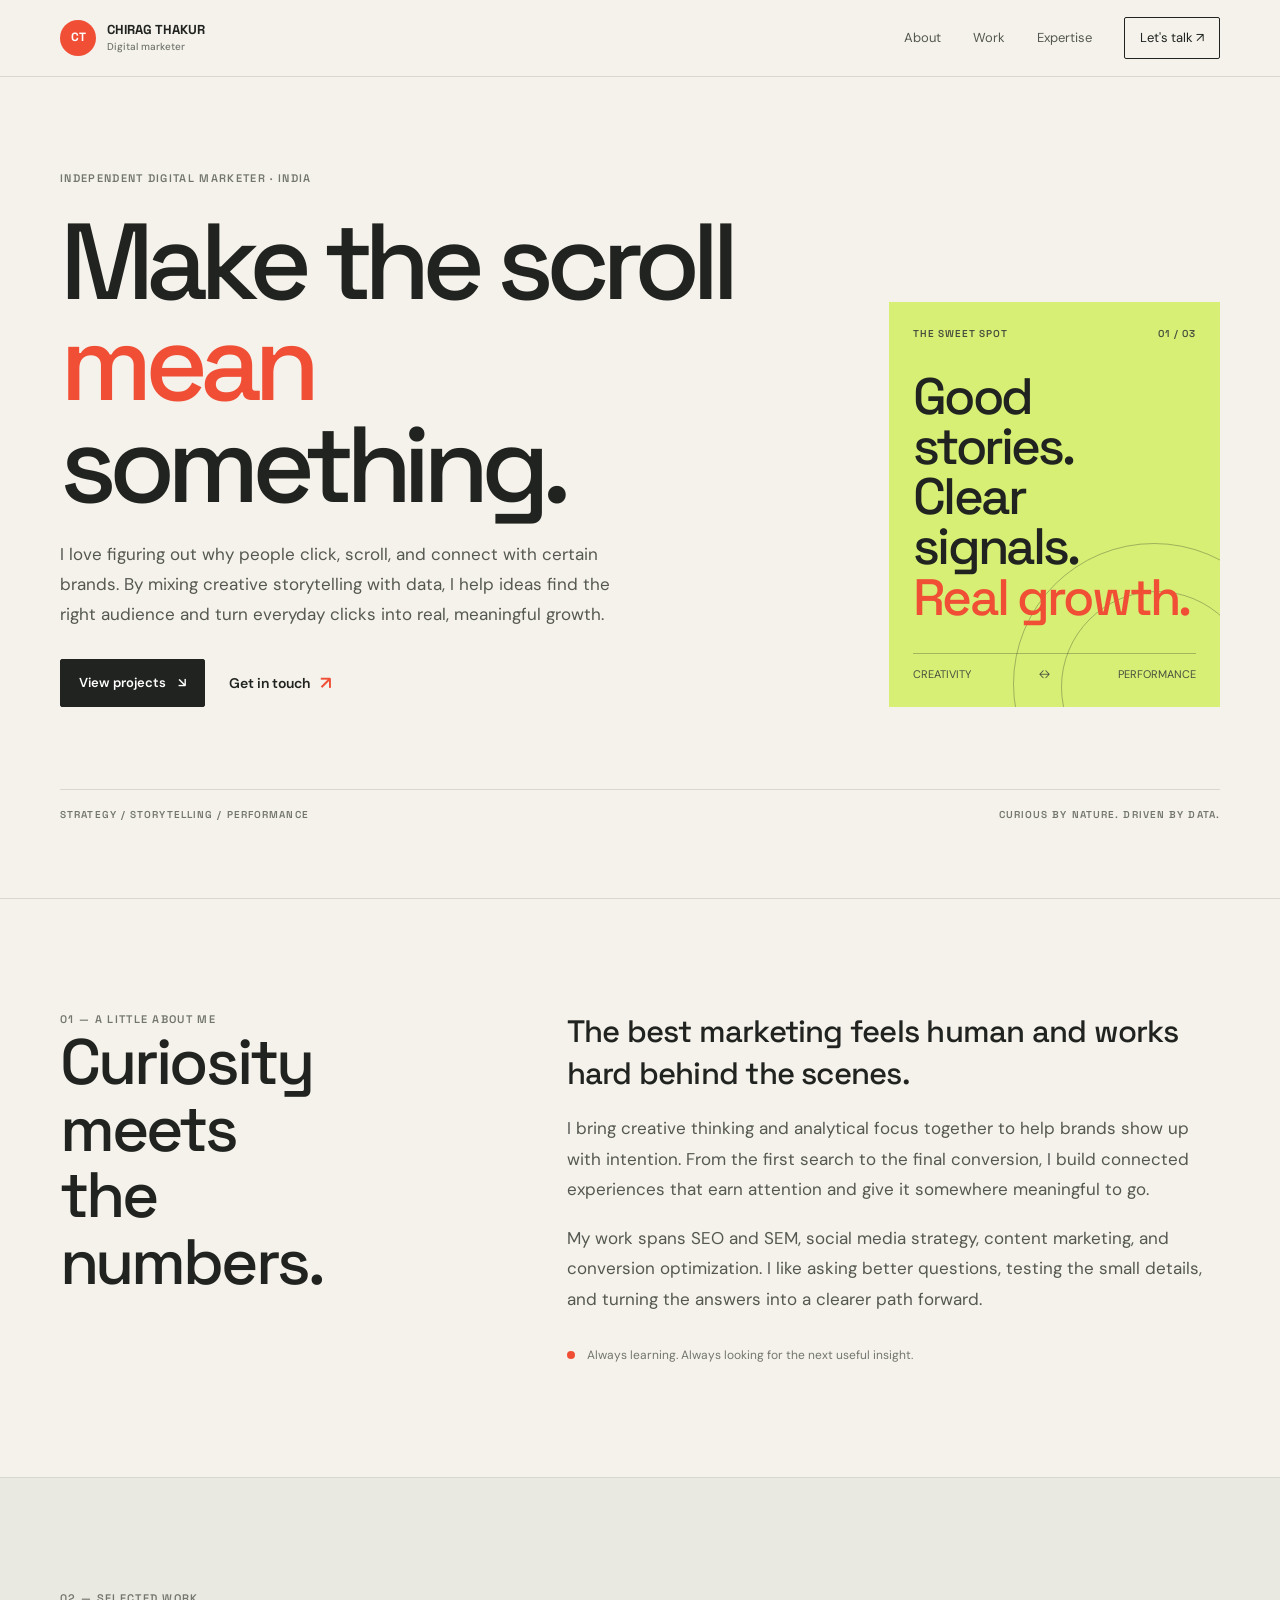
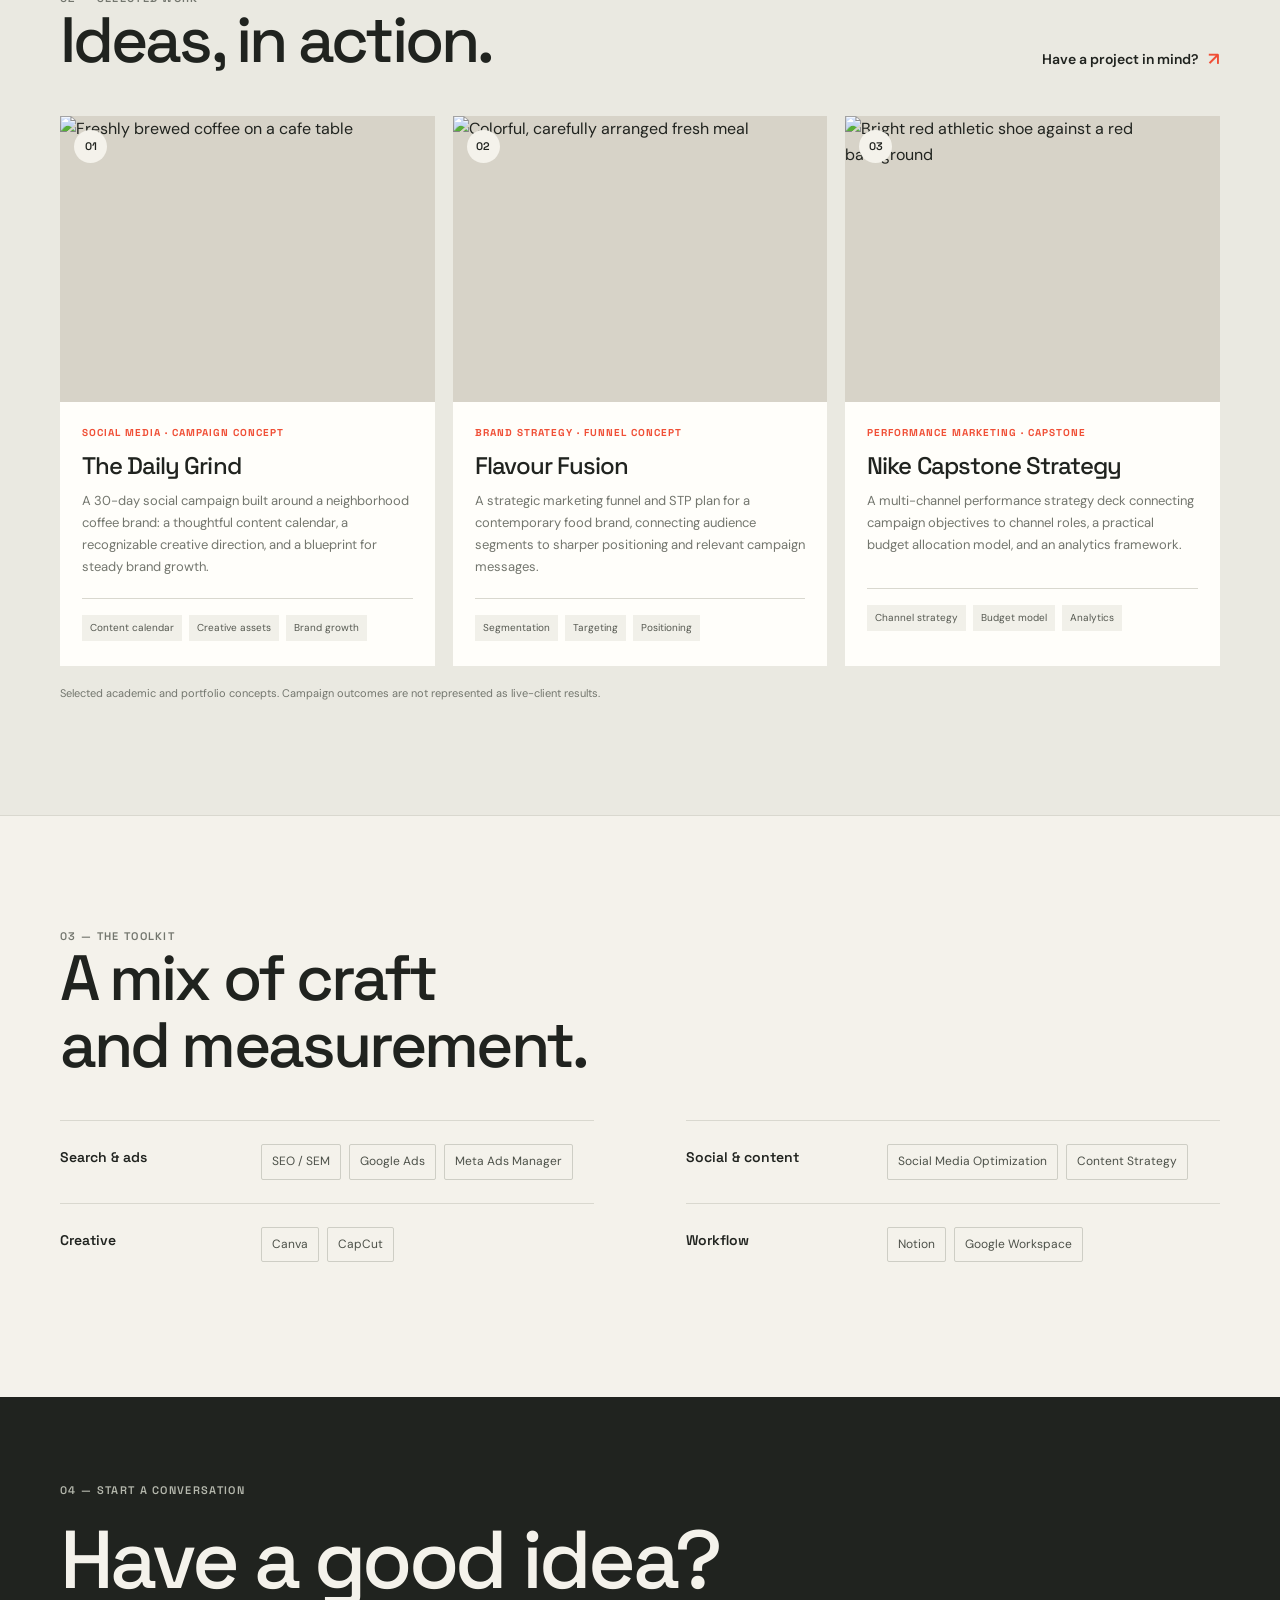
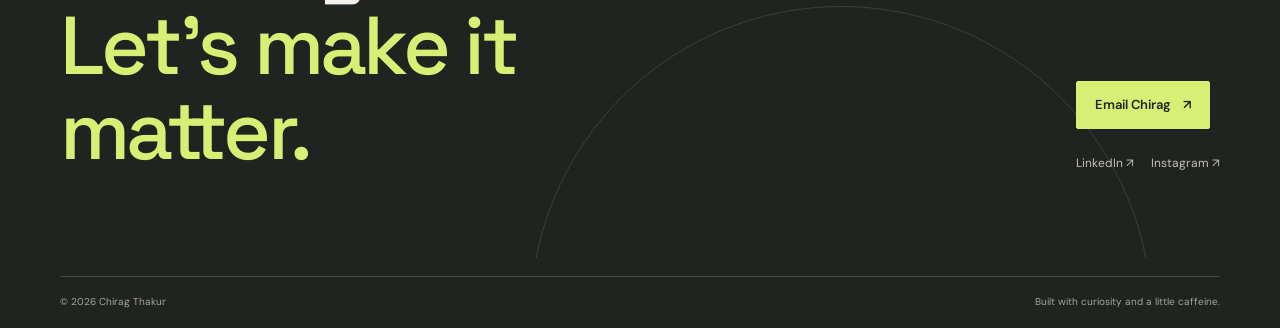
==== index.html @ 085d3653 "Add files via upload" ====
<!doctype html>
<html lang="en">
  <head>
    <meta charset="utf-8">
    <meta name="viewport" content="width=device-width, initial-scale=1">
    <meta name="theme-color" content="#f4f2eb">
    <meta name="description" content="Chirag Thakur blends creative storytelling and data to help brands find the right audience and grow.">
    <title>Chirag Thakur — Digital Marketer</title>
    <link rel="preconnect" href="https://fonts.googleapis.com">
    <link rel="preconnect" href="https://fonts.gstatic.com" crossorigin>
    <link href="https://fonts.googleapis.com/css2?family=DM+Sans:wght@400;500;600;700&family=Space+Grotesk:wght@400;500;600;700&display=swap" rel="stylesheet">
    <link rel="preconnect" href="https://images.unsplash.com">
    <style>
      :root {
        color-scheme: light;
        --paper: #f4f2eb;
        --ink: #20231f;
        --muted: #73766e;
        --line: #d9d8cf;
        --coral: #f04f36;
        --green: #d7ef75;
        --white: #fffefa;
        --display: "Space Grotesk", sans-serif;
        --body: "DM Sans", sans-serif;
      }

      * { box-sizing: border-box; }
      html { scroll-behavior: smooth; scroll-padding-top: 92px; }
      body { margin: 0; background: var(--paper); color: var(--ink); font-family: var(--body); font-size: 16px; line-height: 1.6; }
      a { color: inherit; text-decoration: none; }
      a:focus-visible { outline: 2px solid var(--coral); outline-offset: 5px; }
      img { display: block; width: 100%; }
      .wrap { width: min(1160px, calc(100% - 64px)); margin-inline: auto; }
      .eyebrow { margin: 0; color: var(--muted); font-family: var(--display); font-size: 11px; font-weight: 600; letter-spacing: .12em; text-transform: uppercase; }
      .section { padding-block: 112px; border-top: 1px solid var(--line); }
      .section-heading { display: flex; align-items: end; justify-content: space-between; gap: 24px; margin-bottom: 42px; }
      h2, h3, p { margin-top: 0; }
      h2 { margin-bottom: 0; font-family: var(--display); font-size: clamp(38px, 5.5vw, 64px); font-weight: 500; line-height: 1.04; letter-spacing: -.045em; }
      .text-link { display: inline-flex; align-items: center; gap: 10px; font-size: 14px; font-weight: 600; }
      .text-link span { color: var(--coral); font-size: 18px; transition: transform .2s ease; }
      .text-link:hover span { transform: translate(3px, -3px); }

      .site-header { position: sticky; z-index: 5; top: 0; border-bottom: 1px solid var(--line); background: rgb(244 242 235 / 94%); backdrop-filter: blur(14px); }
      .header-inner { min-height: 76px; display: flex; align-items: center; justify-content: space-between; gap: 32px; }
      .brand { display: inline-flex; align-items: center; gap: 11px; font-family: var(--display); font-size: 13px; font-weight: 700; line-height: 1.15; }
      .brand-mark { display: grid; width: 36px; aspect-ratio: 1; place-items: center; border-radius: 50%; background: var(--coral); color: white; font-size: 12px; }
      .brand-name { display: grid; gap: 3px; }
      .brand-name small { color: var(--muted); font-family: var(--body); font-size: 10px; font-weight: 500; }
      .nav { display: flex; align-items: center; gap: 32px; }
      .nav a { color: #555850; font-size: 13px; transition: color .2s ease; }
      .nav a:hover { color: var(--coral); }
      .nav .nav-contact { padding: 10px 15px; border: 1px solid var(--ink); border-radius: 2px; color: var(--ink); }
      .nav .nav-contact:hover { border-color: var(--coral); background: var(--coral); color: white; }

      .hero { padding-block: 93px 75px; }
      .hero-grid { display: grid; grid-template-columns: minmax(0, 1.38fr) minmax(250px, .62fr); align-items: end; gap: 8%; }
      .hero h1 { max-width: 740px; margin: 24px 0 24px; font-family: var(--display); font-size: clamp(58px, 8.5vw, 108px); font-weight: 500; line-height: .94; letter-spacing: -.075em; }
      .hero h1 em { color: var(--coral); font-style: normal; }
      .hero-copy { max-width: 570px; margin-bottom: 30px; color: #555850; font-size: 17px; line-height: 1.75; }
      .hero-actions { display: flex; flex-wrap: wrap; align-items: center; gap: 24px; }
      .button { display: inline-flex; min-height: 48px; align-items: center; justify-content: center; gap: 12px; padding: 0 18px; border: 1px solid var(--ink); border-radius: 2px; font-size: 13px; font-weight: 600; transition: background .2s ease, color .2s ease, border-color .2s ease; }
      .button-primary { border-color: var(--ink); background: var(--ink); color: white; }
      .button-primary:hover { border-color: var(--coral); background: var(--coral); }
      .hero-aside { position: relative; min-height: 330px; display: flex; flex-direction: column; justify-content: space-between; overflow: hidden; padding: 24px; background: var(--green); }
      .hero-aside::after { position: absolute; right: -75px; bottom: -118px; width: 280px; height: 280px; border: 1px solid rgb(32 35 31 / 30%); border-radius: 50%; content: ""; }
      .hero-aside::before { position: absolute; right: -33px; bottom: -76px; width: 190px; height: 190px; border: 1px solid rgb(32 35 31 / 30%); border-radius: 50%; content: ""; }
      .aside-top { position: relative; z-index: 1; display: flex; justify-content: space-between; color: #4a4f3d; font-family: var(--display); font-size: 10px; font-weight: 600; letter-spacing: .08em; }
      .orbit-copy { position: relative; z-index: 1; margin: 30px 0; font-family: var(--display); font-size: clamp(36px, 4vw, 52px); font-weight: 500; line-height: .98; letter-spacing: -.055em; }
      .orbit-copy span { color: var(--coral); }
      .aside-bottom { position: relative; z-index: 1; display: flex; align-items: center; justify-content: space-between; gap: 12px; border-top: 1px solid rgb(32 35 31 / 28%); padding-top: 12px; color: #4a4f3d; font-size: 11px; }
      .hero-foot { display: flex; justify-content: space-between; gap: 20px; margin-top: 82px; padding-top: 17px; border-top: 1px solid var(--line); color: var(--muted); font-family: var(--display); font-size: 10px; font-weight: 600; letter-spacing: .11em; }
      .hero-foot span:last-child { text-align: right; }

      .about-grid { display: grid; grid-template-columns: .72fr 1.28fr; gap: 12%; }
      .about-copy { max-width: 650px; }
      .about-copy p { margin-bottom: 18px; color: #555850; font-size: 17px; line-height: 1.8; }
      .about-copy p:first-child { color: var(--ink); font-family: var(--display); font-size: clamp(23px, 2.6vw, 31px); font-weight: 500; line-height: 1.35; letter-spacing: -.025em; }
      .about-note { display: flex; align-items: center; gap: 12px; margin-top: 31px; color: var(--muted); font-size: 12px; }
      .about-note i { width: 8px; height: 8px; border-radius: 50%; background: var(--coral); }

      .projects { background: #eae9e1; }
      .project-grid { display: grid; grid-template-columns: repeat(3, minmax(0, 1fr)); gap: 18px; }
      .project-card { min-width: 0; background: var(--white); }
      .project-image { position: relative; overflow: hidden; aspect-ratio: 1.31; background: #d7d3c8; }
      .project-image img { height: 100%; object-fit: cover; transition: transform .55s cubic-bezier(.2,.75,.3,1); }
      .project-card:hover .project-image img { transform: scale(1.04); }
      .project-index { position: absolute; top: 14px; left: 14px; display: grid; width: 33px; aspect-ratio: 1; place-items: center; border-radius: 50%; background: var(--paper); font-family: var(--display); font-size: 11px; font-weight: 600; }
      .project-content { padding: 23px 22px 25px; }
      .project-type { margin: 0 0 11px; color: var(--coral); font-family: var(--display); font-size: 10px; font-weight: 700; letter-spacing: .1em; text-transform: uppercase; }
      .project-content h3 { margin-bottom: 9px; font-family: var(--display); font-size: 24px; font-weight: 500; line-height: 1.2; letter-spacing: -.04em; }
      .project-content > p:not(.project-type) { min-height: 78px; margin-bottom: 20px; color: var(--muted); font-size: 13px; line-height: 1.7; }
      .project-tags { display: flex; flex-wrap: wrap; gap: 7px; padding-top: 16px; border-top: 1px solid var(--line); }
      .project-tags span { padding: 5px 8px; background: #f1f0e9; color: #555850; font-size: 10px; }
      .project-disclaimer { margin: 19px 0 0; color: var(--muted); font-size: 11px; }

      .skills-grid { display: grid; grid-template-columns: repeat(2, minmax(0, 1fr)); column-gap: 8%; }
      .skill-group { display: grid; grid-template-columns: minmax(115px, .55fr) 1fr; gap: 18px; padding: 23px 0; border-top: 1px solid var(--line); }
      .skill-group h3 { margin: 2px 0 0; font-family: var(--display); font-size: 14px; font-weight: 600; }
      .skill-tags { display: flex; flex-wrap: wrap; gap: 8px; }
      .skill-tags span { padding: 7px 10px; border: 1px solid #cecec5; border-radius: 2px; color: #4d5149; font-size: 12px; }

      .contact { position: relative; overflow: hidden; padding-block: 85px; background: var(--ink); color: var(--paper); }
      .contact-inner { position: relative; z-index: 1; display: grid; grid-template-columns: 1fr auto; align-items: end; gap: 40px; }
      .contact .eyebrow { color: #b5b8ad; }
      .contact h2 { max-width: 720px; margin-top: 18px; font-size: clamp(46px, 7vw, 82px); }
      .contact h2 em { color: var(--green); font-style: normal; }
      .contact-side { display: grid; justify-items: start; gap: 25px; }
      .contact .button { border-color: var(--green); background: var(--green); color: var(--ink); }
      .contact .button:hover { border-color: white; background: white; }
      .social-links { display: flex; gap: 17px; }
      .social-links a { color: #c1c3bb; font-size: 12px; }
      .social-links a:hover { color: var(--green); }
      .contact::after { position: absolute; right: 10%; bottom: -370px; width: 620px; height: 620px; border: 1px solid rgb(244 242 235 / 13%); border-radius: 50%; content: ""; }
      .site-footer { padding-block: 18px; background: var(--ink); color: #a4a79f; }
      .footer-inner { display: flex; justify-content: space-between; gap: 20px; border-top: 1px solid #454841; padding-top: 17px; font-size: 10px; }
      .footer-inner p { margin-bottom: 0; }

      @media (max-width: 800px) {
        .wrap { width: min(100% - 40px, 620px); }
        .section { padding-block: 82px; }
        .hero { padding-top: 72px; }
        .hero-grid { grid-template-columns: 1fr; gap: 48px; }
        .hero-aside { min-height: 250px; }
        .hero-foot { margin-top: 57px; }
        .about-grid { grid-template-columns: 1fr; gap: 30px; }
        .project-grid { grid-template-columns: 1fr; gap: 16px; }
        .project-card { display: grid; grid-template-columns: .9fr 1.1fr; }
        .project-image { height: 100%; min-height: 250px; aspect-ratio: auto; }
        .project-content > p:not(.project-type) { min-height: 0; }
        .skills-grid { column-gap: 28px; }
        .skill-group { grid-template-columns: 1fr; gap: 12px; }
        .contact-inner { grid-template-columns: 1fr; gap: 32px; }
      }

      @media (max-width: 540px) {
        .wrap { width: calc(100% - 36px); }
        .header-inner { min-height: 68px; }
        .nav { gap: 16px; }
        .nav a { font-size: 11px; }
        .nav a:nth-child(1), .nav a:nth-child(2) { display: none; }
        .nav .nav-contact { padding: 8px 11px; }
        .hero { padding-top: 59px; }
        .hero h1 { font-size: clamp(55px, 15vw, 76px); }
        .hero-copy { font-size: 15px; }
        .hero-foot { font-size: 8px; }
        .section-heading { align-items: start; flex-direction: column; gap: 17px; margin-bottom: 29px; }
        .project-card { grid-template-columns: 1fr; }
        .project-image { min-height: 0; aspect-ratio: 1.5; }
        .project-content { padding: 19px; }
        .skills-grid { grid-template-columns: 1fr; }
        .skill-group { grid-template-columns: minmax(100px, .55fr) 1fr; gap: 14px; }
        .contact { padding-block: 68px; }
        .footer-inner { flex-direction: column; gap: 6px; }
      }

      @media (prefers-reduced-motion: reduce) {
        *, *::before, *::after { scroll-behavior: auto !important; transition-duration: .01ms !important; }
      }
    </style>
  </head>
  <body>
    <header class="site-header">
      <div class="wrap header-inner">
        <a class="brand" href="#top" aria-label="Chirag Thakur, home">
          <span class="brand-mark">CT</span>
          <span class="brand-name">CHIRAG THAKUR<small>Digital marketer</small></span>
        </a>
        <nav class="nav" aria-label="Main navigation">
          <a href="#about">About</a>
          <a href="#work">Work</a>
          <a href="#skills">Expertise</a>
          <a class="nav-contact" href="#contact">Let's talk <span aria-hidden="true">↗</span></a>
        </nav>
      </div>
    </header>

    <main id="top">
      <section class="wrap hero" aria-labelledby="hero-title">
        <div class="hero-grid">
          <div>
            <p class="eyebrow">Independent digital marketer · India</p>
            <h1 id="hero-title">Make the scroll <em>mean</em> something.</h1>
            <p class="hero-copy">I love figuring out why people click, scroll, and connect with certain brands. By mixing creative storytelling with data, I help ideas find the right audience and turn everyday clicks into real, meaningful growth.</p>
            <div class="hero-actions">
              <a class="button button-primary" href="#work">View projects <span aria-hidden="true">↘</span></a>
              <a class="text-link" href="#contact">Get in touch <span aria-hidden="true">↗</span></a>
            </div>
          </div>
          <aside class="hero-aside" aria-label="Creative strategy and measurable growth">
            <div class="aside-top"><span>THE SWEET SPOT</span><span>01 / 03</span></div>
            <p class="orbit-copy">Good stories.<br>Clear signals.<br><span>Real growth.</span></p>
            <div class="aside-bottom"><span>CREATIVITY</span><span>↔</span><span>PERFORMANCE</span></div>
          </aside>
        </div>
        <div class="hero-foot"><span>STRATEGY / STORYTELLING / PERFORMANCE</span><span>CURIOUS BY NATURE. DRIVEN BY DATA.</span></div>
      </section>

      <section class="section" id="about" aria-labelledby="about-title">
        <div class="wrap about-grid">
          <div>
            <p class="eyebrow">01 — A little about me</p>
            <h2 id="about-title">Curiosity meets<br>the numbers.</h2>
          </div>
          <div class="about-copy">
            <p>The best marketing feels human and works hard behind the scenes.</p>
            <p>I bring creative thinking and analytical focus together to help brands show up with intention. From the first search to the final conversion, I build connected experiences that earn attention and give it somewhere meaningful to go.</p>
            <p>My work spans SEO and SEM, social media strategy, content marketing, and conversion optimization. I like asking better questions, testing the small details, and turning the answers into a clearer path forward.</p>
            <div class="about-note"><i aria-hidden="true"></i> Always learning. Always looking for the next useful insight.</div>
          </div>
        </div>
      </section>

      <section class="section projects" id="work" aria-labelledby="work-title">
        <div class="wrap">
          <div class="section-heading">
            <div><p class="eyebrow">02 — Selected work</p><h2 id="work-title">Ideas, in action.</h2></div>
            <a class="text-link" href="#contact">Have a project in mind? <span aria-hidden="true">↗</span></a>
          </div>
          <div class="project-grid">
            <article class="project-card">
              <div class="project-image">
                <img src="https://images.unsplash.com/photo-1442512595331-e89e73853f31?auto=format&amp;fit=crop&amp;w=1000&amp;q=85" alt="Freshly brewed coffee on a cafe table" loading="lazy">
                <span class="project-index">01</span>
              </div>
              <div class="project-content">
                <p class="project-type">Social media · Campaign concept</p>
                <h3>The Daily Grind</h3>
                <p>A 30-day social campaign built around a neighborhood coffee brand: a thoughtful content calendar, a recognizable creative direction, and a blueprint for steady brand growth.</p>
                <div class="project-tags"><span>Content calendar</span><span>Creative assets</span><span>Brand growth</span></div>
              </div>
            </article>
            <article class="project-card">
              <div class="project-image">
                <img src="https://images.unsplash.com/photo-1546069901-ba9599a7e63c?auto=format&amp;fit=crop&amp;w=1000&amp;q=85" alt="Colorful, carefully arranged fresh meal" loading="lazy">
                <span class="project-index">02</span>
              </div>
              <div class="project-content">
                <p class="project-type">Brand strategy · Funnel concept</p>
                <h3>Flavour Fusion</h3>
                <p>A strategic marketing funnel and STP plan for a contemporary food brand, connecting audience segments to sharper positioning and relevant campaign messages.</p>
                <div class="project-tags"><span>Segmentation</span><span>Targeting</span><span>Positioning</span></div>
              </div>
            </article>
            <article class="project-card">
              <div class="project-image">
                <img src="https://images.unsplash.com/photo-1542291026-7eec264c27ff?auto=format&amp;fit=crop&amp;w=1000&amp;q=85" alt="Bright red athletic shoe against a red background" loading="lazy">
                <span class="project-index">03</span>
              </div>
              <div class="project-content">
                <p class="project-type">Performance marketing · Capstone</p>
                <h3>Nike Capstone Strategy</h3>
                <p>A multi-channel performance strategy deck connecting campaign objectives to channel roles, a practical budget allocation model, and an analytics framework.</p>
                <div class="project-tags"><span>Channel strategy</span><span>Budget model</span><span>Analytics</span></div>
              </div>
            </article>
          </div>
          <p class="project-disclaimer">Selected academic and portfolio concepts. Campaign outcomes are not represented as live-client results.</p>
        </div>
      </section>

      <section class="section" id="skills" aria-labelledby="skills-title">
        <div class="wrap">
          <div class="section-heading">
            <div><p class="eyebrow">03 — The toolkit</p><h2 id="skills-title">A mix of craft<br>and measurement.</h2></div>
          </div>
          <div class="skills-grid">
            <div class="skill-group"><h3>Search &amp; ads</h3><div class="skill-tags"><span>SEO / SEM</span><span>Google Ads</span><span>Meta Ads Manager</span></div></div>
            <div class="skill-group"><h3>Social &amp; content</h3><div class="skill-tags"><span>Social Media Optimization</span><span>Content Strategy</span></div></div>
            <div class="skill-group"><h3>Creative</h3><div class="skill-tags"><span>Canva</span><span>CapCut</span></div></div>
            <div class="skill-group"><h3>Workflow</h3><div class="skill-tags"><span>Notion</span><span>Google Workspace</span></div></div>
          </div>
        </div>
      </section>

      <section class="contact" id="contact" aria-labelledby="contact-title">
        <div class="wrap contact-inner">
          <div>
            <p class="eyebrow">04 — Start a conversation</p>
            <h2 id="contact-title">Have a good idea?<br><em>Let's make it matter.</em></h2>
          </div>
          <div class="contact-side">
            <a class="button" href="mailto:hello@chiragthakur.com">Email Chirag <span aria-hidden="true">↗</span></a>
            <div class="social-links" aria-label="Social profiles">
              <a href="https://www.linkedin.com/" target="_blank" rel="noreferrer">LinkedIn ↗</a>
              <a href="https://www.instagram.com/" target="_blank" rel="noreferrer">Instagram ↗</a>
            </div>
          </div>
        </div>
      </section>
    </main>

    <footer class="site-footer">
      <div class="wrap footer-inner"><p>© <span id="year">2026</span> Chirag Thakur</p><p>Built with curiosity and a little caffeine.</p></div>
    </footer>
  </body>
</html>
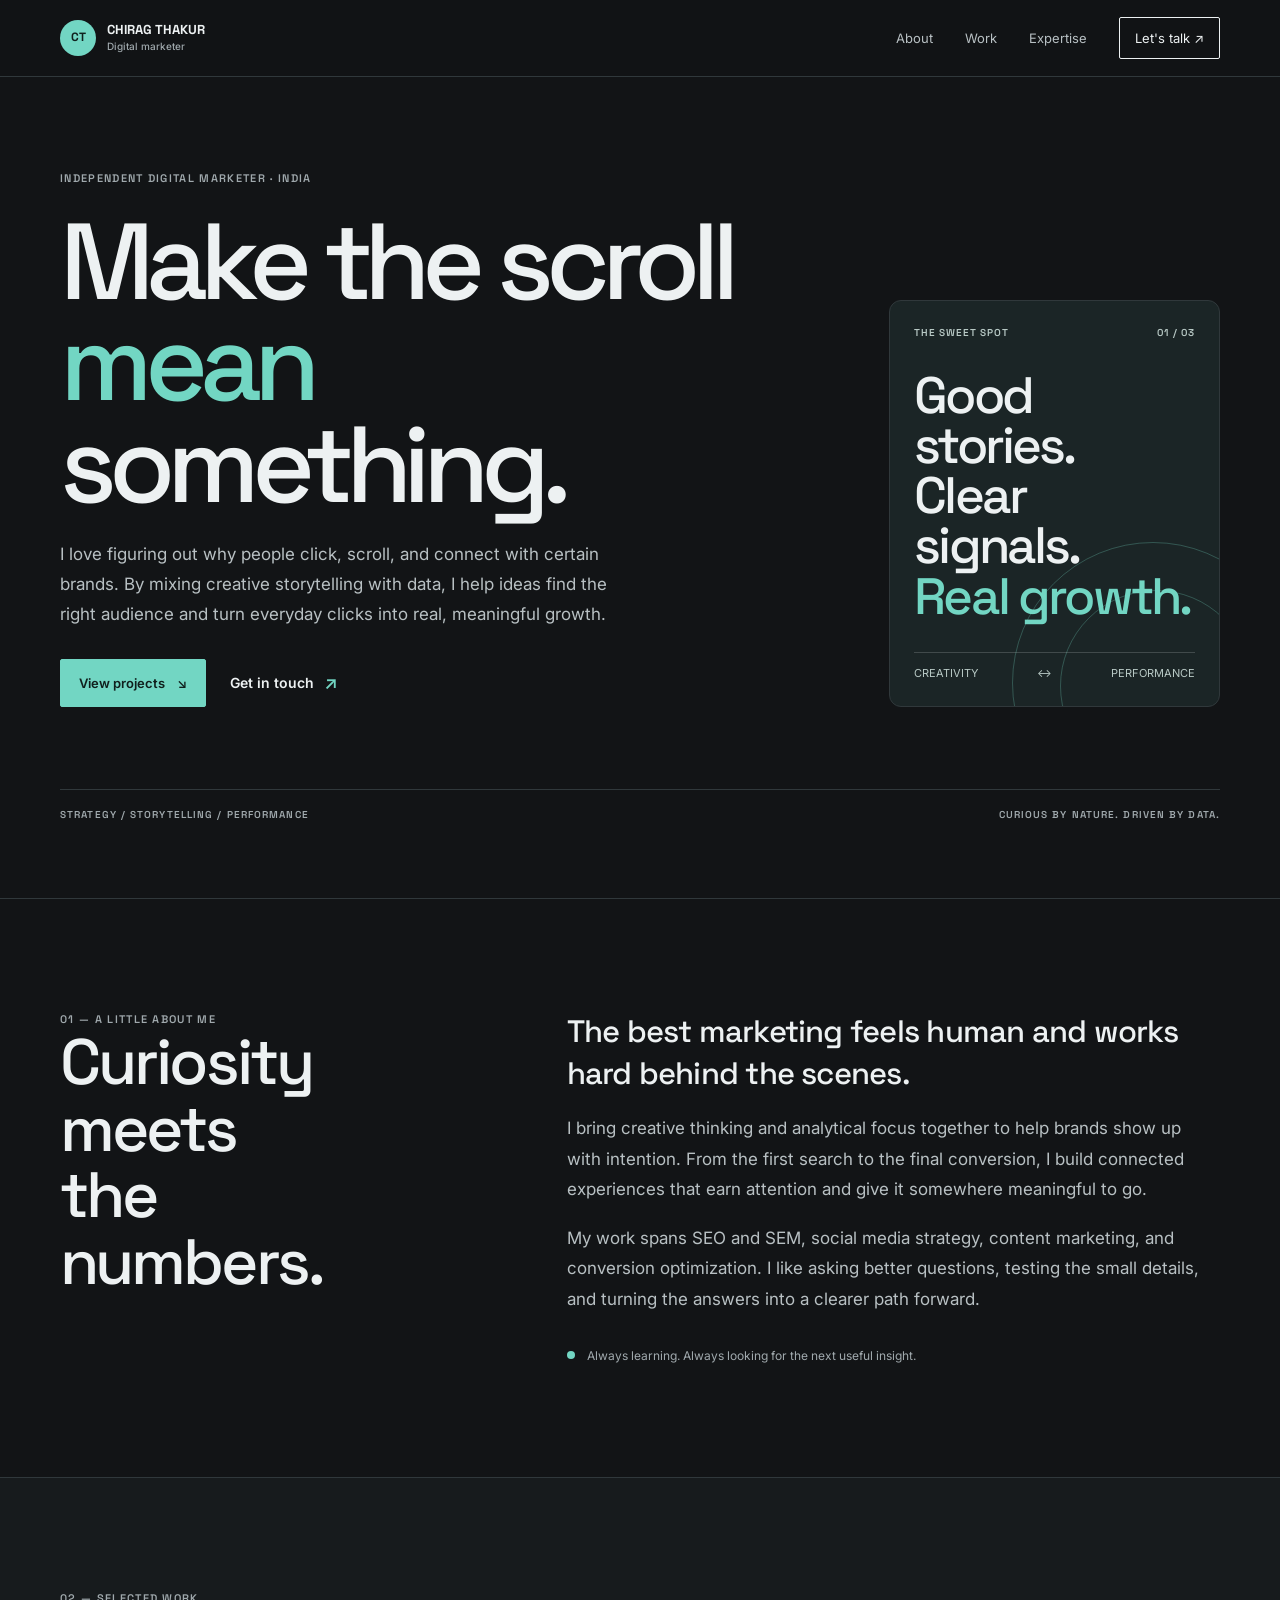
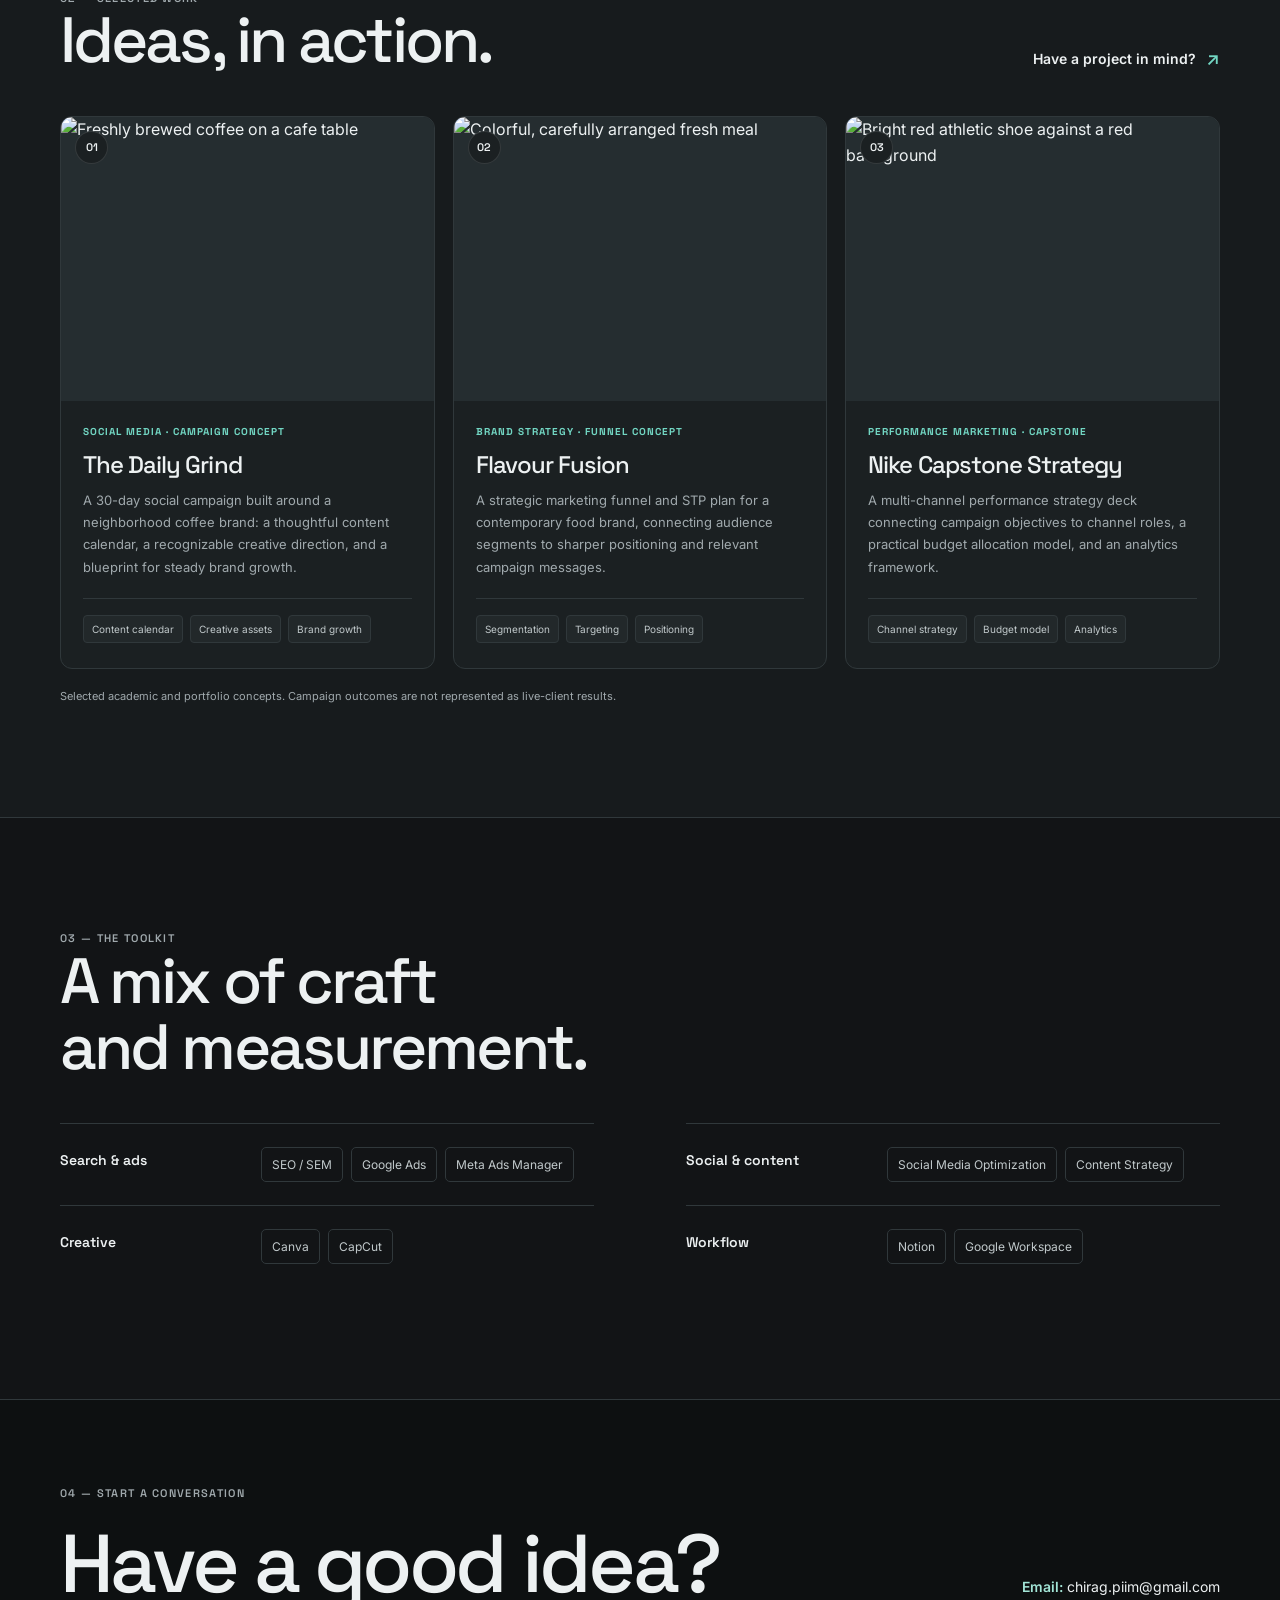
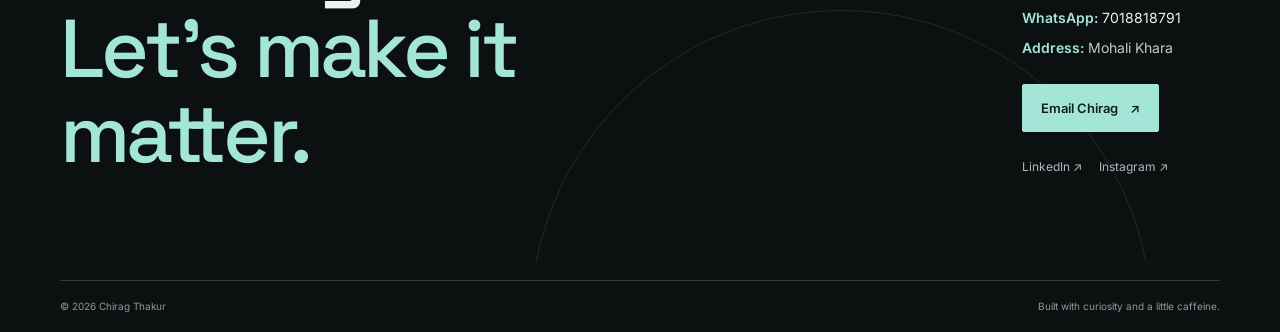
==== commit 1e1dca38: "Update code from codespace Co-authored-by: Copilot <223556219+Copilot@users.noreply.github.com>" ====
--- a/index.html
+++ b/index.html
@@ -3,32 +3,32 @@
   <head>
     <meta charset="utf-8">
     <meta name="viewport" content="width=device-width, initial-scale=1">
-    <meta name="theme-color" content="#f4f2eb">
+    <meta name="theme-color" content="#121416">
     <meta name="description" content="Chirag Thakur blends creative storytelling and data to help brands find the right audience and grow.">
     <title>Chirag Thakur — Digital Marketer</title>
     <link rel="preconnect" href="https://fonts.googleapis.com">
     <link rel="preconnect" href="https://fonts.gstatic.com" crossorigin>
-    <link href="https://fonts.googleapis.com/css2?family=DM+Sans:wght@400;500;600;700&family=Space+Grotesk:wght@400;500;600;700&display=swap" rel="stylesheet">
+    <link href="https://fonts.googleapis.com/css2?family=Inter:wght@400;500;600;700&family=Space+Grotesk:wght@400;500;600;700&display=swap" rel="stylesheet">
     <link rel="preconnect" href="https://images.unsplash.com">
     <style>
       :root {
-        color-scheme: light;
-        --paper: #f4f2eb;
-        --ink: #20231f;
-        --muted: #73766e;
-        --line: #d9d8cf;
-        --coral: #f04f36;
-        --green: #d7ef75;
-        --white: #fffefa;
+        color-scheme: dark;
+        --paper: #121416;
+        --ink: #edf1f2;
+        --muted: #a0a9ad;
+        --line: #30383b;
+        --accent: #72d6c3;
+        --accent-soft: #a3e6d8;
+        --white: #1b2022;
         --display: "Space Grotesk", sans-serif;
-        --body: "DM Sans", sans-serif;
+        --body: "Inter", sans-serif;
       }
 
       * { box-sizing: border-box; }
       html { scroll-behavior: smooth; scroll-padding-top: 92px; }
       body { margin: 0; background: var(--paper); color: var(--ink); font-family: var(--body); font-size: 16px; line-height: 1.6; }
       a { color: inherit; text-decoration: none; }
-      a:focus-visible { outline: 2px solid var(--coral); outline-offset: 5px; }
+      a:focus-visible { outline: 2px solid var(--accent); outline-offset: 5px; }
       img { display: block; width: 100%; }
       .wrap { width: min(1160px, calc(100% - 64px)); margin-inline: auto; }
       .eyebrow { margin: 0; color: var(--muted); font-family: var(--display); font-size: 11px; font-weight: 600; letter-spacing: .12em; text-transform: uppercase; }
@@ -37,82 +37,87 @@
       h2, h3, p { margin-top: 0; }
       h2 { margin-bottom: 0; font-family: var(--display); font-size: clamp(38px, 5.5vw, 64px); font-weight: 500; line-height: 1.04; letter-spacing: -.045em; }
       .text-link { display: inline-flex; align-items: center; gap: 10px; font-size: 14px; font-weight: 600; }
-      .text-link span { color: var(--coral); font-size: 18px; transition: transform .2s ease; }
+      .text-link span { color: var(--accent); font-size: 18px; transition: transform .2s ease; }
       .text-link:hover span { transform: translate(3px, -3px); }
 
-      .site-header { position: sticky; z-index: 5; top: 0; border-bottom: 1px solid var(--line); background: rgb(244 242 235 / 94%); backdrop-filter: blur(14px); }
+      .site-header { position: sticky; z-index: 5; top: 0; border-bottom: 1px solid var(--line); background: rgb(18 20 22 / 94%); backdrop-filter: blur(14px); }
       .header-inner { min-height: 76px; display: flex; align-items: center; justify-content: space-between; gap: 32px; }
       .brand { display: inline-flex; align-items: center; gap: 11px; font-family: var(--display); font-size: 13px; font-weight: 700; line-height: 1.15; }
-      .brand-mark { display: grid; width: 36px; aspect-ratio: 1; place-items: center; border-radius: 50%; background: var(--coral); color: white; font-size: 12px; }
+      .brand-mark { display: grid; width: 36px; aspect-ratio: 1; place-items: center; border-radius: 50%; background: var(--accent); color: #10201d; font-size: 12px; }
       .brand-name { display: grid; gap: 3px; }
       .brand-name small { color: var(--muted); font-family: var(--body); font-size: 10px; font-weight: 500; }
       .nav { display: flex; align-items: center; gap: 32px; }
-      .nav a { color: #555850; font-size: 13px; transition: color .2s ease; }
-      .nav a:hover { color: var(--coral); }
+      .nav a { color: #b8c0c3; font-size: 13px; transition: color .2s ease; }
+      .nav a:hover { color: var(--accent); }
       .nav .nav-contact { padding: 10px 15px; border: 1px solid var(--ink); border-radius: 2px; color: var(--ink); }
-      .nav .nav-contact:hover { border-color: var(--coral); background: var(--coral); color: white; }
+      .nav .nav-contact:hover { border-color: var(--accent); background: var(--accent); color: #10201d; }
 
       .hero { padding-block: 93px 75px; }
       .hero-grid { display: grid; grid-template-columns: minmax(0, 1.38fr) minmax(250px, .62fr); align-items: end; gap: 8%; }
       .hero h1 { max-width: 740px; margin: 24px 0 24px; font-family: var(--display); font-size: clamp(58px, 8.5vw, 108px); font-weight: 500; line-height: .94; letter-spacing: -.075em; }
-      .hero h1 em { color: var(--coral); font-style: normal; }
-      .hero-copy { max-width: 570px; margin-bottom: 30px; color: #555850; font-size: 17px; line-height: 1.75; }
+      .hero h1 em { color: var(--accent); font-style: normal; }
+      .hero-copy { max-width: 570px; margin-bottom: 30px; color: #b8c0c3; font-size: 17px; line-height: 1.75; }
       .hero-actions { display: flex; flex-wrap: wrap; align-items: center; gap: 24px; }
       .button { display: inline-flex; min-height: 48px; align-items: center; justify-content: center; gap: 12px; padding: 0 18px; border: 1px solid var(--ink); border-radius: 2px; font-size: 13px; font-weight: 600; transition: background .2s ease, color .2s ease, border-color .2s ease; }
-      .button-primary { border-color: var(--ink); background: var(--ink); color: white; }
-      .button-primary:hover { border-color: var(--coral); background: var(--coral); }
-      .hero-aside { position: relative; min-height: 330px; display: flex; flex-direction: column; justify-content: space-between; overflow: hidden; padding: 24px; background: var(--green); }
-      .hero-aside::after { position: absolute; right: -75px; bottom: -118px; width: 280px; height: 280px; border: 1px solid rgb(32 35 31 / 30%); border-radius: 50%; content: ""; }
-      .hero-aside::before { position: absolute; right: -33px; bottom: -76px; width: 190px; height: 190px; border: 1px solid rgb(32 35 31 / 30%); border-radius: 50%; content: ""; }
-      .aside-top { position: relative; z-index: 1; display: flex; justify-content: space-between; color: #4a4f3d; font-family: var(--display); font-size: 10px; font-weight: 600; letter-spacing: .08em; }
+      .button-primary { border-color: var(--accent); background: var(--accent); color: #10201d; }
+      .button-primary:hover { border-color: var(--accent-soft); background: var(--accent-soft); }
+      .hero-aside { position: relative; min-height: 330px; display: flex; flex-direction: column; justify-content: space-between; overflow: hidden; padding: 24px; border: 1px solid var(--line); border-radius: 12px; background: #1b2526; }
+      .hero-aside::after { position: absolute; right: -75px; bottom: -118px; width: 280px; height: 280px; border: 1px solid rgb(114 214 195 / 28%); border-radius: 50%; content: ""; }
+      .hero-aside::before { position: absolute; right: -33px; bottom: -76px; width: 190px; height: 190px; border: 1px solid rgb(114 214 195 / 28%); border-radius: 50%; content: ""; }
+      .aside-top { position: relative; z-index: 1; display: flex; justify-content: space-between; color: #b8c9c5; font-family: var(--display); font-size: 10px; font-weight: 600; letter-spacing: .08em; }
       .orbit-copy { position: relative; z-index: 1; margin: 30px 0; font-family: var(--display); font-size: clamp(36px, 4vw, 52px); font-weight: 500; line-height: .98; letter-spacing: -.055em; }
-      .orbit-copy span { color: var(--coral); }
-      .aside-bottom { position: relative; z-index: 1; display: flex; align-items: center; justify-content: space-between; gap: 12px; border-top: 1px solid rgb(32 35 31 / 28%); padding-top: 12px; color: #4a4f3d; font-size: 11px; }
+      .orbit-copy span { color: var(--accent); }
+      .aside-bottom { position: relative; z-index: 1; display: flex; align-items: center; justify-content: space-between; gap: 12px; border-top: 1px solid rgb(237 241 242 / 18%); padding-top: 12px; color: #b8c9c5; font-size: 11px; }
       .hero-foot { display: flex; justify-content: space-between; gap: 20px; margin-top: 82px; padding-top: 17px; border-top: 1px solid var(--line); color: var(--muted); font-family: var(--display); font-size: 10px; font-weight: 600; letter-spacing: .11em; }
       .hero-foot span:last-child { text-align: right; }
 
       .about-grid { display: grid; grid-template-columns: .72fr 1.28fr; gap: 12%; }
       .about-copy { max-width: 650px; }
-      .about-copy p { margin-bottom: 18px; color: #555850; font-size: 17px; line-height: 1.8; }
+      .about-copy p { margin-bottom: 18px; color: #b8c0c3; font-size: 17px; line-height: 1.8; }
       .about-copy p:first-child { color: var(--ink); font-family: var(--display); font-size: clamp(23px, 2.6vw, 31px); font-weight: 500; line-height: 1.35; letter-spacing: -.025em; }
       .about-note { display: flex; align-items: center; gap: 12px; margin-top: 31px; color: var(--muted); font-size: 12px; }
-      .about-note i { width: 8px; height: 8px; border-radius: 50%; background: var(--coral); }
-
-      .projects { background: #eae9e1; }
+      .about-note i { width: 8px; height: 8px; border-radius: 50%; background: var(--accent); }
+
+      .projects { background: #171b1d; }
       .project-grid { display: grid; grid-template-columns: repeat(3, minmax(0, 1fr)); gap: 18px; }
-      .project-card { min-width: 0; background: var(--white); }
-      .project-image { position: relative; overflow: hidden; aspect-ratio: 1.31; background: #d7d3c8; }
-      .project-image img { height: 100%; object-fit: cover; transition: transform .55s cubic-bezier(.2,.75,.3,1); }
-      .project-card:hover .project-image img { transform: scale(1.04); }
-      .project-index { position: absolute; top: 14px; left: 14px; display: grid; width: 33px; aspect-ratio: 1; place-items: center; border-radius: 50%; background: var(--paper); font-family: var(--display); font-size: 11px; font-weight: 600; }
+      .project-card { min-width: 0; overflow: hidden; border: 1px solid var(--line); border-radius: 12px; background: var(--white); }
+      .project-image { position: relative; overflow: hidden; aspect-ratio: 1.31; background: #252d30; }
+      .project-image img { width: 100%; height: 100%; object-fit: cover; transition: transform .55s cubic-bezier(.2,.75,.3,1); }
+      .project-card:hover .project-image img { transform: scale(1.05); }
+      .project-index { position: absolute; top: 14px; left: 14px; display: grid; width: 33px; aspect-ratio: 1; place-items: center; border: 1px solid rgb(237 241 242 / 12%); border-radius: 50%; background: #1b2022; color: var(--ink); font-family: var(--display); font-size: 11px; font-weight: 600; }
       .project-content { padding: 23px 22px 25px; }
-      .project-type { margin: 0 0 11px; color: var(--coral); font-family: var(--display); font-size: 10px; font-weight: 700; letter-spacing: .1em; text-transform: uppercase; }
+      .project-type { margin: 0 0 11px; color: var(--accent); font-family: var(--display); font-size: 10px; font-weight: 700; letter-spacing: .1em; text-transform: uppercase; }
       .project-content h3 { margin-bottom: 9px; font-family: var(--display); font-size: 24px; font-weight: 500; line-height: 1.2; letter-spacing: -.04em; }
       .project-content > p:not(.project-type) { min-height: 78px; margin-bottom: 20px; color: var(--muted); font-size: 13px; line-height: 1.7; }
       .project-tags { display: flex; flex-wrap: wrap; gap: 7px; padding-top: 16px; border-top: 1px solid var(--line); }
-      .project-tags span { padding: 5px 8px; background: #f1f0e9; color: #555850; font-size: 10px; }
+      .project-tags span { padding: 5px 8px; border: 1px solid #30383b; border-radius: 4px; background: #22282a; color: #c1c9cb; font-size: 10px; }
       .project-disclaimer { margin: 19px 0 0; color: var(--muted); font-size: 11px; }
 
       .skills-grid { display: grid; grid-template-columns: repeat(2, minmax(0, 1fr)); column-gap: 8%; }
       .skill-group { display: grid; grid-template-columns: minmax(115px, .55fr) 1fr; gap: 18px; padding: 23px 0; border-top: 1px solid var(--line); }
       .skill-group h3 { margin: 2px 0 0; font-family: var(--display); font-size: 14px; font-weight: 600; }
       .skill-tags { display: flex; flex-wrap: wrap; gap: 8px; }
-      .skill-tags span { padding: 7px 10px; border: 1px solid #cecec5; border-radius: 2px; color: #4d5149; font-size: 12px; }
-
-      .contact { position: relative; overflow: hidden; padding-block: 85px; background: var(--ink); color: var(--paper); }
+      .skill-tags span { padding: 7px 10px; border: 1px solid var(--line); border-radius: 5px; color: #c1c9cb; font-size: 12px; }
+
+      .contact { position: relative; overflow: hidden; padding-block: 85px; border-top: 1px solid var(--line); background: #0d1011; color: var(--ink); }
       .contact-inner { position: relative; z-index: 1; display: grid; grid-template-columns: 1fr auto; align-items: end; gap: 40px; }
-      .contact .eyebrow { color: #b5b8ad; }
+      .contact .eyebrow { color: #a0a9ad; }
       .contact h2 { max-width: 720px; margin-top: 18px; font-size: clamp(46px, 7vw, 82px); }
-      .contact h2 em { color: var(--green); font-style: normal; }
+      .contact h2 em { color: var(--accent-soft); font-style: normal; }
       .contact-side { display: grid; justify-items: start; gap: 25px; }
-      .contact .button { border-color: var(--green); background: var(--green); color: var(--ink); }
-      .contact .button:hover { border-color: white; background: white; }
+      .contact-details { display: grid; gap: 8px; color: #c1c9cb; font-size: 14px; }
+      .contact-details p { margin: 0; }
+      .contact-details strong { color: var(--accent-soft); font-weight: 600; }
+      .contact-details a { color: var(--ink); }
+      .contact-details a:hover { color: var(--accent-soft); }
+      .contact .button { border-color: var(--accent-soft); background: var(--accent-soft); color: #10201d; }
+      .contact .button:hover { border-color: white; background: white; color: #10201d; }
       .social-links { display: flex; gap: 17px; }
-      .social-links a { color: #c1c3bb; font-size: 12px; }
-      .social-links a:hover { color: var(--green); }
-      .contact::after { position: absolute; right: 10%; bottom: -370px; width: 620px; height: 620px; border: 1px solid rgb(244 242 235 / 13%); border-radius: 50%; content: ""; }
-      .site-footer { padding-block: 18px; background: var(--ink); color: #a4a79f; }
-      .footer-inner { display: flex; justify-content: space-between; gap: 20px; border-top: 1px solid #454841; padding-top: 17px; font-size: 10px; }
+      .social-links a { color: #aeb8bb; font-size: 12px; }
+      .social-links a:hover { color: var(--accent-soft); }
+      .contact::after { position: absolute; right: 10%; bottom: -370px; width: 620px; height: 620px; border: 1px solid rgb(237 241 242 / 10%); border-radius: 50%; content: ""; }
+      .site-footer { padding-block: 18px; background: #0d1011; color: #8f999d; }
+      .footer-inner { display: flex; justify-content: space-between; gap: 20px; border-top: 1px solid #30383b; padding-top: 17px; font-size: 10px; }
       .footer-inner p { margin-bottom: 0; }
 
       @media (max-width: 800px) {
@@ -279,7 +284,12 @@
             <h2 id="contact-title">Have a good idea?<br><em>Let's make it matter.</em></h2>
           </div>
           <div class="contact-side">
-            <a class="button" href="mailto:hello@chiragthakur.com">Email Chirag <span aria-hidden="true">↗</span></a>
+            <div class="contact-details" aria-label="Contact details">
+              <p><strong>Email:</strong> <a href="mailto:chirag.piim@gmail.com">chirag.piim@gmail.com</a></p>
+              <p><strong>WhatsApp:</strong> <a href="https://wa.me/917018818791" target="_blank" rel="noreferrer">7018818791</a></p>
+              <p><strong>Address:</strong> Mohali Khara</p>
+            </div>
+            <a class="button" href="mailto:chirag.piim@gmail.com">Email Chirag <span aria-hidden="true">↗</span></a>
             <div class="social-links" aria-label="Social profiles">
               <a href="https://www.linkedin.com/" target="_blank" rel="noreferrer">LinkedIn ↗</a>
               <a href="https://www.instagram.com/" target="_blank" rel="noreferrer">Instagram ↗</a>
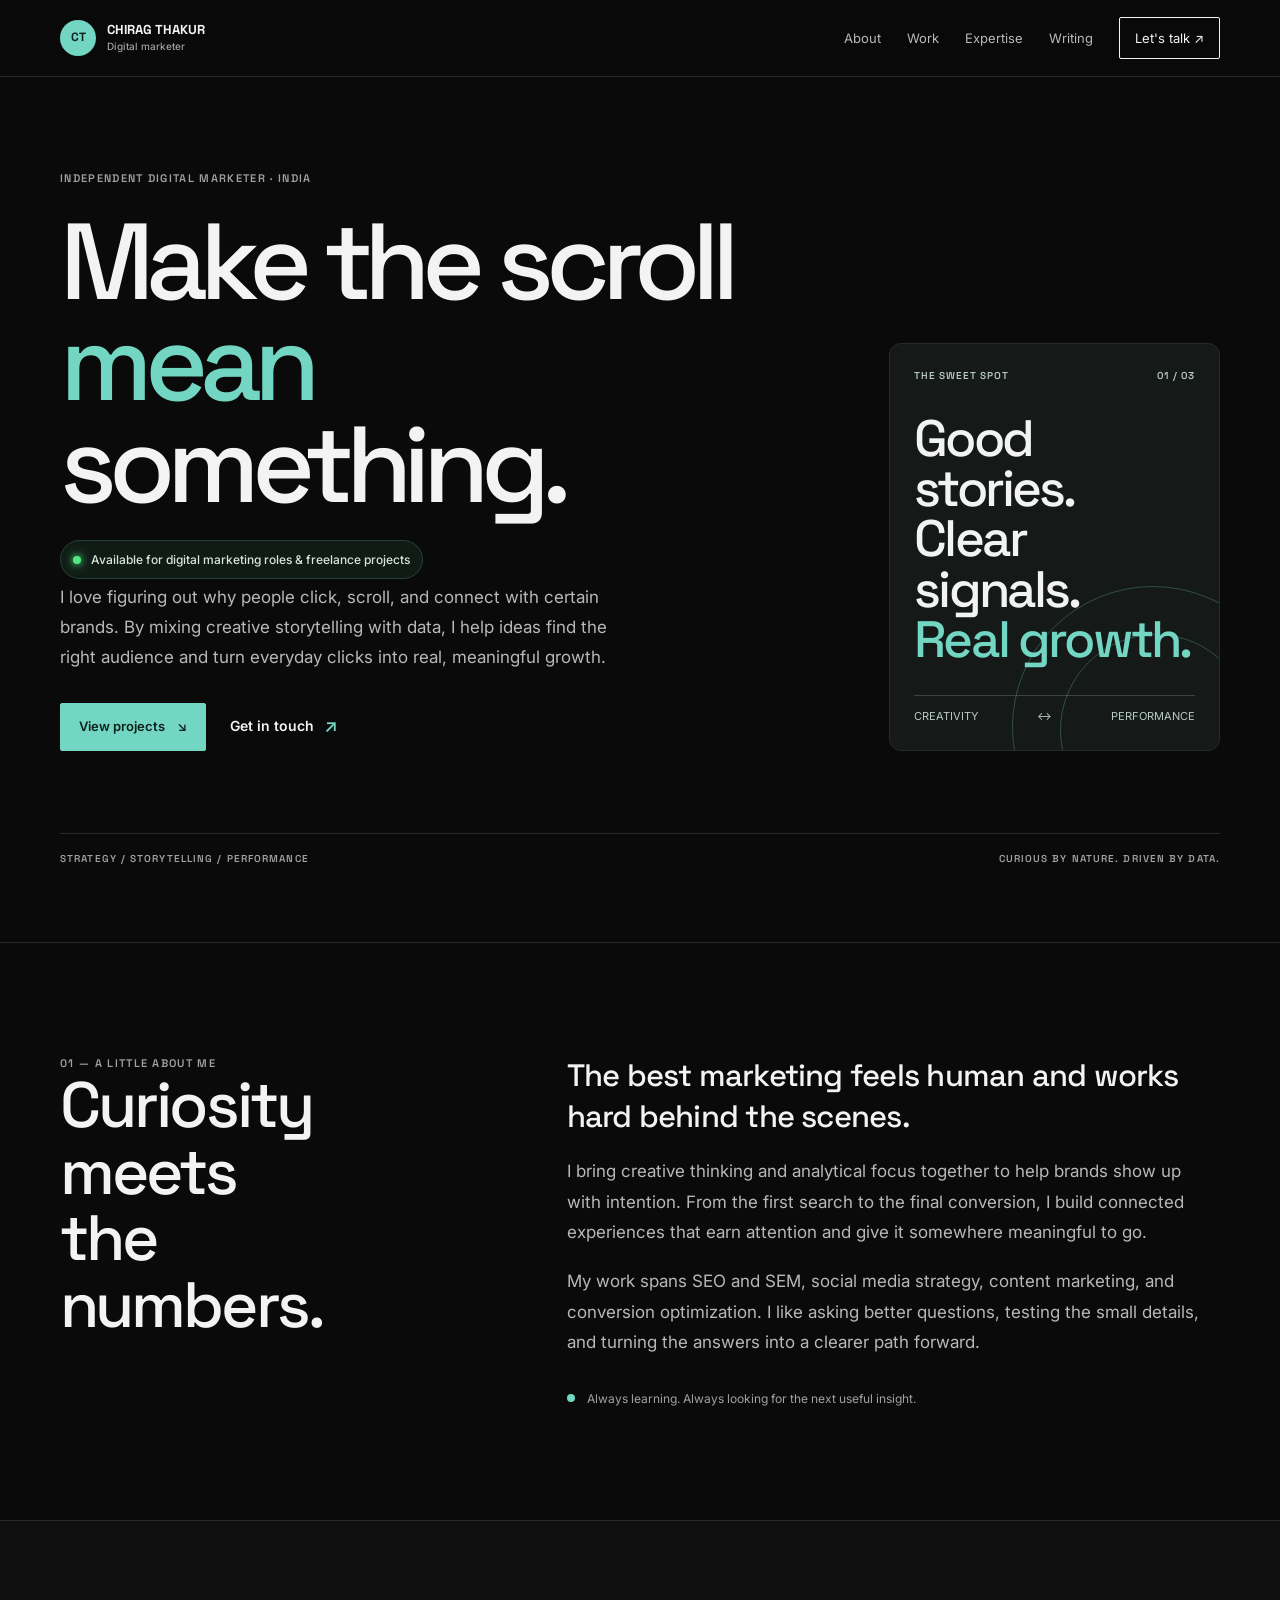
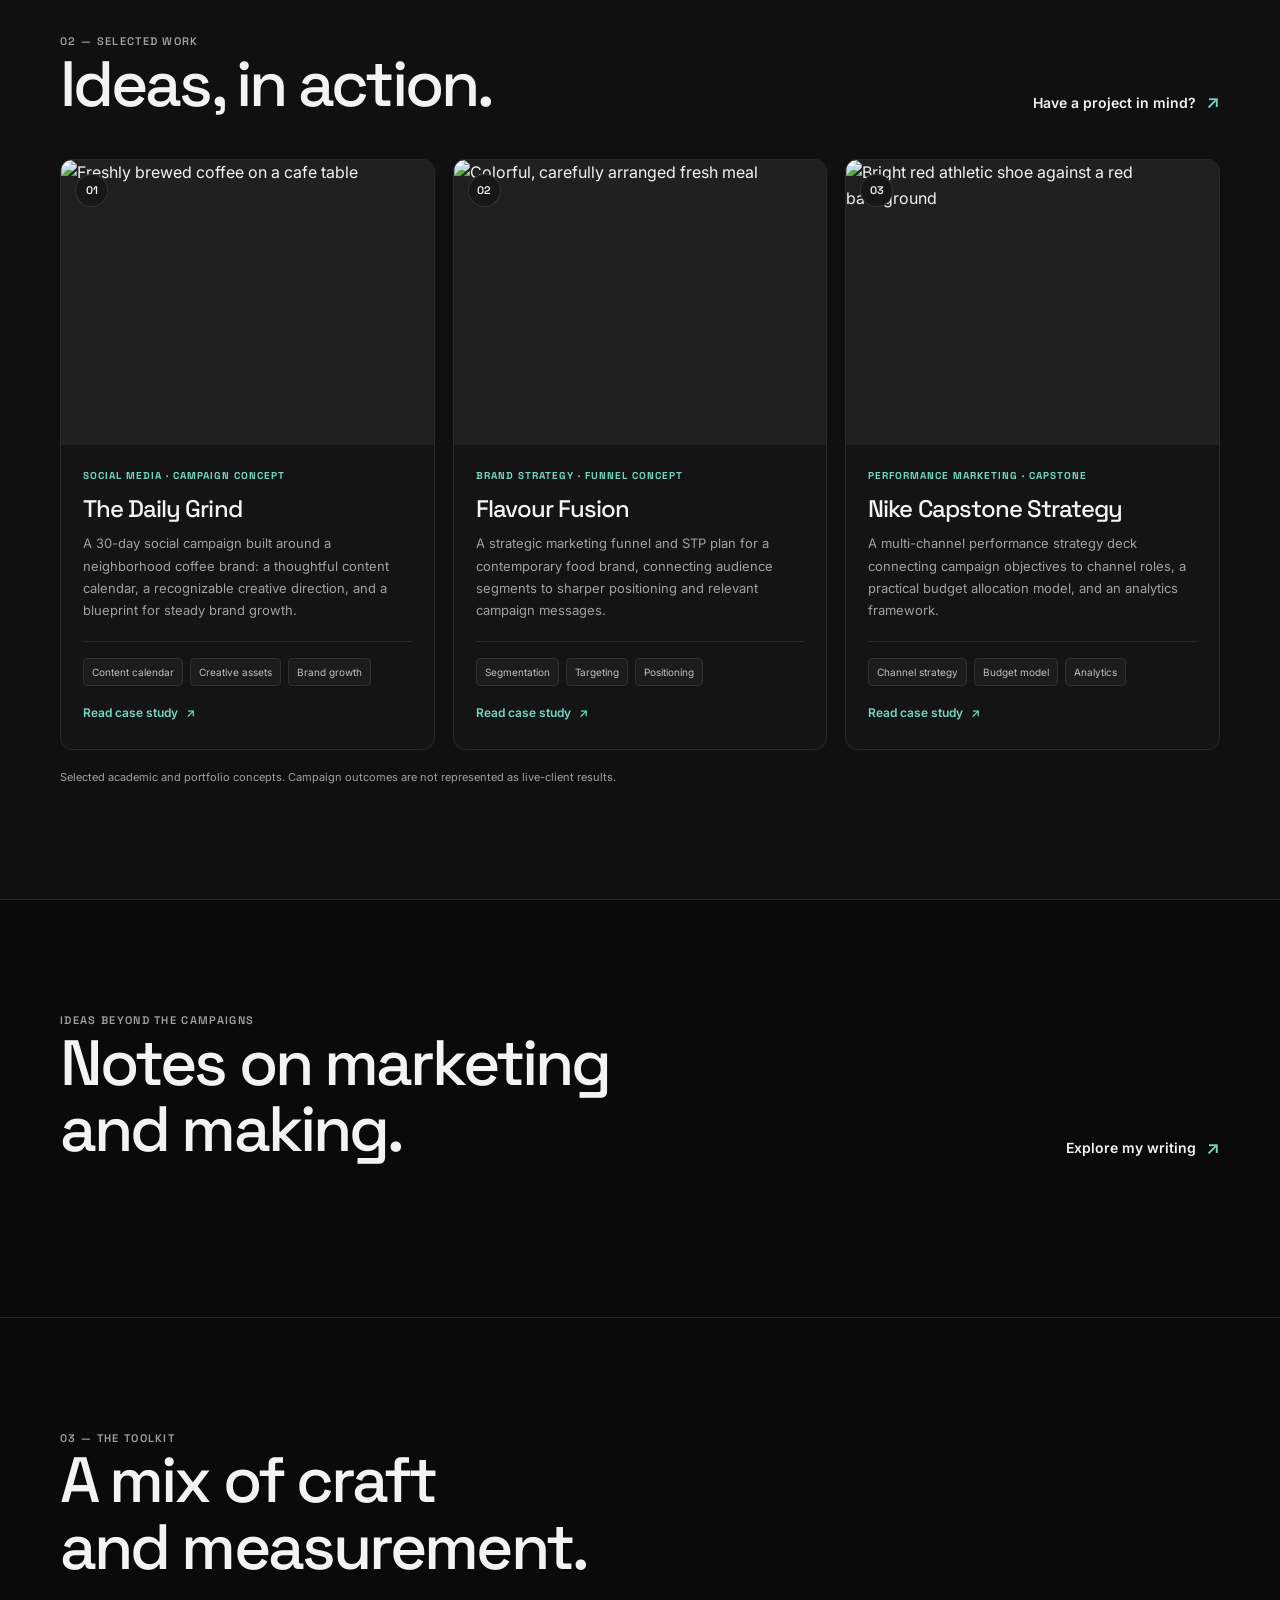
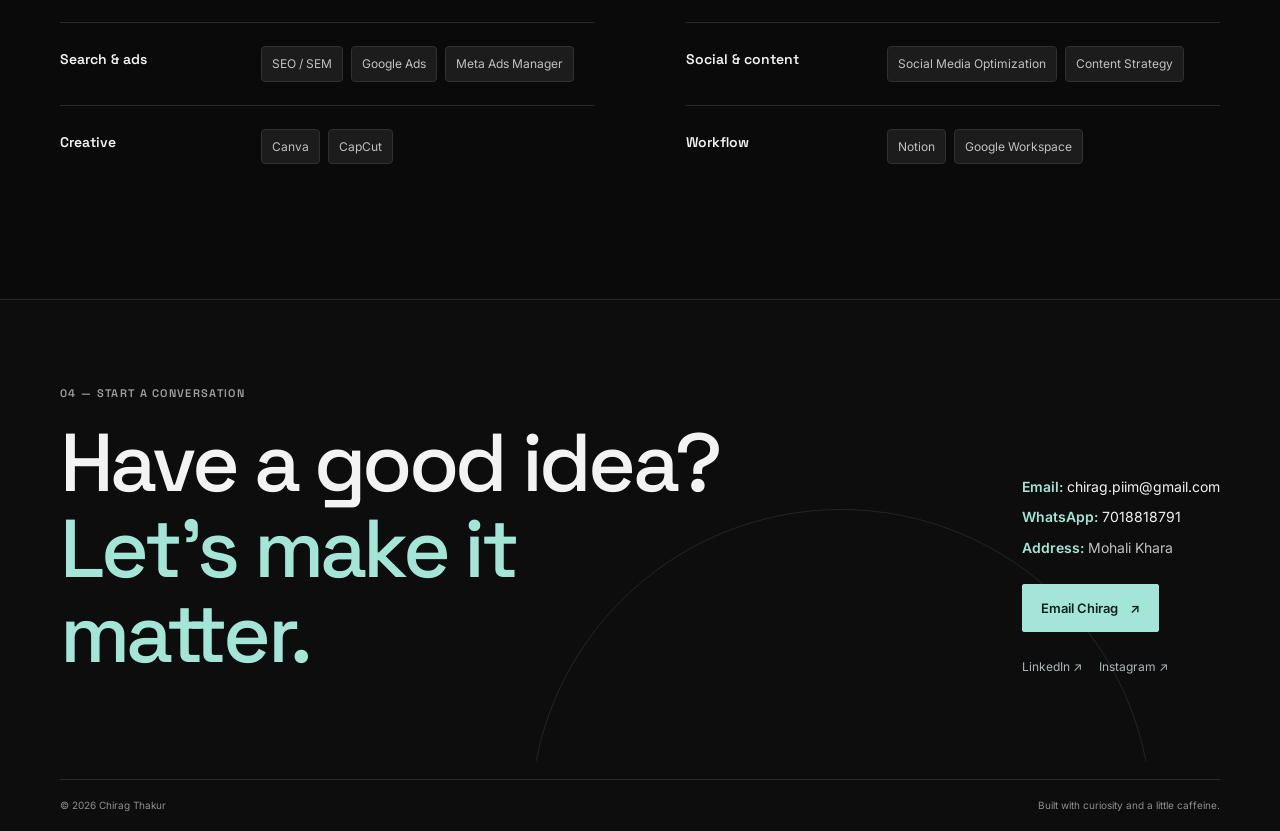
==== commit 22cec534: "Add files via upload" ====
--- a/index.html
+++ b/index.html
@@ -3,7 +3,7 @@
   <head>
     <meta charset="utf-8">
     <meta name="viewport" content="width=device-width, initial-scale=1">
-    <meta name="theme-color" content="#121416">
+    <meta name="theme-color" content="#0a0a0a">
     <meta name="description" content="Chirag Thakur blends creative storytelling and data to help brands find the right audience and grow.">
     <title>Chirag Thakur — Digital Marketer</title>
     <link rel="preconnect" href="https://fonts.googleapis.com">
@@ -162,18 +162,20 @@
         *, *::before, *::after { scroll-behavior: auto !important; transition-duration: .01ms !important; }
       }
     </style>
+    <link rel="stylesheet" href="styles.css">
   </head>
   <body>
     <header class="site-header">
       <div class="wrap header-inner">
-        <a class="brand" href="#top" aria-label="Chirag Thakur, home">
+        <a class="brand" href="index.html" aria-label="Chirag Thakur, home">
           <span class="brand-mark">CT</span>
           <span class="brand-name">CHIRAG THAKUR<small>Digital marketer</small></span>
         </a>
         <nav class="nav" aria-label="Main navigation">
-          <a href="#about">About</a>
-          <a href="#work">Work</a>
-          <a href="#skills">Expertise</a>
+          <a href="about.html">About</a>
+          <a href="work.html">Work</a>
+          <a href="expertise.html">Expertise</a>
+          <a href="writing.html">Writing</a>
           <a class="nav-contact" href="#contact">Let's talk <span aria-hidden="true">↗</span></a>
         </nav>
       </div>
@@ -185,9 +187,10 @@
           <div>
             <p class="eyebrow">Independent digital marketer · India</p>
             <h1 id="hero-title">Make the scroll <em>mean</em> something.</h1>
+            <p class="availability"><span class="availability-dot" aria-hidden="true"></span>Available for digital marketing roles &amp; freelance projects</p>
             <p class="hero-copy">I love figuring out why people click, scroll, and connect with certain brands. By mixing creative storytelling with data, I help ideas find the right audience and turn everyday clicks into real, meaningful growth.</p>
             <div class="hero-actions">
-              <a class="button button-primary" href="#work">View projects <span aria-hidden="true">↘</span></a>
+              <a class="button button-primary" href="work.html">View projects <span aria-hidden="true">↘</span></a>
               <a class="text-link" href="#contact">Get in touch <span aria-hidden="true">↗</span></a>
             </div>
           </div>
@@ -222,7 +225,7 @@
             <a class="text-link" href="#contact">Have a project in mind? <span aria-hidden="true">↗</span></a>
           </div>
           <div class="project-grid">
-            <article class="project-card">
+            <a class="project-card" href="projects/daily-grind.html" aria-label="Read The Daily Grind case study">
               <div class="project-image">
                 <img src="https://images.unsplash.com/photo-1442512595331-e89e73853f31?auto=format&amp;fit=crop&amp;w=1000&amp;q=85" alt="Freshly brewed coffee on a cafe table" loading="lazy">
                 <span class="project-index">01</span>
@@ -232,9 +235,10 @@
                 <h3>The Daily Grind</h3>
                 <p>A 30-day social campaign built around a neighborhood coffee brand: a thoughtful content calendar, a recognizable creative direction, and a blueprint for steady brand growth.</p>
                 <div class="project-tags"><span>Content calendar</span><span>Creative assets</span><span>Brand growth</span></div>
-              </div>
-            </article>
-            <article class="project-card">
+                <span class="card-cta">Read case study <span aria-hidden="true">↗</span></span>
+              </div>
+            </a>
+            <a class="project-card" href="projects/flavour-fusion.html" aria-label="Read Flavour Fusion case study">
               <div class="project-image">
                 <img src="https://images.unsplash.com/photo-1546069901-ba9599a7e63c?auto=format&amp;fit=crop&amp;w=1000&amp;q=85" alt="Colorful, carefully arranged fresh meal" loading="lazy">
                 <span class="project-index">02</span>
@@ -244,9 +248,10 @@
                 <h3>Flavour Fusion</h3>
                 <p>A strategic marketing funnel and STP plan for a contemporary food brand, connecting audience segments to sharper positioning and relevant campaign messages.</p>
                 <div class="project-tags"><span>Segmentation</span><span>Targeting</span><span>Positioning</span></div>
-              </div>
-            </article>
-            <article class="project-card">
+                <span class="card-cta">Read case study <span aria-hidden="true">↗</span></span>
+              </div>
+            </a>
+            <a class="project-card" href="projects/nike-capstone.html" aria-label="Read Nike Capstone Strategy case study">
               <div class="project-image">
                 <img src="https://images.unsplash.com/photo-1542291026-7eec264c27ff?auto=format&amp;fit=crop&amp;w=1000&amp;q=85" alt="Bright red athletic shoe against a red background" loading="lazy">
                 <span class="project-index">03</span>
@@ -256,10 +261,18 @@
                 <h3>Nike Capstone Strategy</h3>
                 <p>A multi-channel performance strategy deck connecting campaign objectives to channel roles, a practical budget allocation model, and an analytics framework.</p>
                 <div class="project-tags"><span>Channel strategy</span><span>Budget model</span><span>Analytics</span></div>
-              </div>
-            </article>
+                <span class="card-cta">Read case study <span aria-hidden="true">↗</span></span>
+              </div>
+            </a>
           </div>
           <p class="project-disclaimer">Selected academic and portfolio concepts. Campaign outcomes are not represented as live-client results.</p>
+        </div>
+      </section>
+
+      <section class="section" aria-labelledby="writing-title">
+        <div class="wrap section-heading">
+          <div><p class="eyebrow">Ideas beyond the campaigns</p><h2 id="writing-title">Notes on marketing<br>and making.</h2></div>
+          <a class="text-link" href="writing.html">Explore my writing <span aria-hidden="true">↗</span></a>
         </div>
       </section>
 
--- a/styles.css
+++ b/styles.css
@@ -0,0 +1,185 @@
+:root {
+  color-scheme: dark;
+  --paper: #0a0a0a;
+  --ink: #f3f3f3;
+  --muted: #a1a1a1;
+  --line: #292929;
+  --accent: #72d6c3;
+  --accent-soft: #a3e6d8;
+  --white: #141414;
+  --display: "Space Grotesk", sans-serif;
+  --body: "Inter", sans-serif;
+}
+
+* { box-sizing: border-box; }
+html { scroll-behavior: smooth; scroll-padding-top: 92px; }
+body { margin: 0; background: var(--paper); color: var(--ink); font-family: var(--body); font-size: 16px; line-height: 1.6; }
+a { color: inherit; text-decoration: none; }
+a:focus-visible { outline: 2px solid var(--accent); outline-offset: 5px; }
+img { display: block; width: 100%; }
+.wrap { width: min(1160px, calc(100% - 64px)); margin-inline: auto; }
+.eyebrow { margin: 0; color: var(--muted); font-family: var(--display); font-size: 11px; font-weight: 600; letter-spacing: .12em; text-transform: uppercase; }
+.section { padding-block: 112px; border-top: 1px solid var(--line); }
+.section-heading { display: flex; align-items: end; justify-content: space-between; gap: 24px; margin-bottom: 42px; }
+h2, h3, p { margin-top: 0; }
+h2 { margin-bottom: 0; font-family: var(--display); font-size: clamp(38px, 5.5vw, 64px); font-weight: 500; line-height: 1.04; letter-spacing: -.045em; }
+.text-link { display: inline-flex; align-items: center; gap: 10px; font-size: 14px; font-weight: 600; }
+.text-link span { color: var(--accent); font-size: 18px; transition: transform .2s ease; }
+.text-link:hover span { transform: translate(3px, -3px); }
+
+.site-header { position: sticky; z-index: 5; top: 0; border-bottom: 1px solid var(--line); background: rgb(10 10 10 / 94%); backdrop-filter: blur(14px); }
+.header-inner { min-height: 76px; display: flex; align-items: center; justify-content: space-between; gap: 32px; }
+.brand { display: inline-flex; flex: 0 0 auto; align-items: center; gap: 11px; font-family: var(--display); font-size: 13px; font-weight: 700; line-height: 1.15; }
+.brand-mark { display: grid; width: 36px; aspect-ratio: 1; place-items: center; border-radius: 50%; background: var(--accent); color: #10201d; font-size: 12px; }
+.brand-name { display: grid; gap: 3px; }
+.brand-name small { color: var(--muted); font-family: var(--body); font-size: 10px; font-weight: 500; }
+.nav { display: flex; align-items: center; justify-content: flex-end; gap: 26px; }
+.nav a { flex: 0 0 auto; color: #b8b8b8; font-size: 13px; transition: color .2s ease; }
+.nav a:hover, .nav a[aria-current="page"] { color: var(--accent); }
+.nav .nav-contact { padding: 10px 15px; border: 1px solid var(--ink); border-radius: 2px; color: var(--ink); }
+.nav .nav-contact:hover { border-color: var(--accent); background: var(--accent); color: #10201d; }
+
+.hero { padding-block: 93px 75px; }
+.hero-grid { display: grid; grid-template-columns: minmax(0, 1.38fr) minmax(250px, .62fr); align-items: end; gap: 8%; }
+.hero h1 { max-width: 740px; margin: 24px 0; font-family: var(--display); font-size: clamp(58px, 8.5vw, 108px); font-weight: 500; line-height: .94; letter-spacing: -.075em; }
+.hero h1 em, .contact h2 em { color: var(--accent); font-style: normal; }
+.hero-copy { max-width: 570px; margin-bottom: 30px; color: #b8b8b8; font-size: 17px; line-height: 1.75; }
+.hero-actions { display: flex; flex-wrap: wrap; align-items: center; gap: 24px; }
+.button { display: inline-flex; min-height: 48px; align-items: center; justify-content: center; gap: 12px; padding: 0 18px; border: 1px solid var(--ink); border-radius: 2px; font-size: 13px; font-weight: 600; transition: background .2s ease, color .2s ease, border-color .2s ease; }
+.button:hover { border-color: var(--accent); color: var(--accent); }
+.button-primary { border-color: var(--accent); background: var(--accent); color: #10201d; }
+.button-primary:hover { border-color: var(--accent-soft); background: var(--accent-soft); color: #10201d; }
+.hero-aside { position: relative; min-height: 330px; display: flex; flex-direction: column; justify-content: space-between; overflow: hidden; padding: 24px; border: 1px solid var(--line); border-radius: 12px; background: #151a19; }
+.hero-aside::after, .hero-aside::before { position: absolute; border: 1px solid rgb(114 214 195 / 28%); border-radius: 50%; content: ""; }
+.hero-aside::after { right: -75px; bottom: -118px; width: 280px; height: 280px; }
+.hero-aside::before { right: -33px; bottom: -76px; width: 190px; height: 190px; }
+.aside-top { position: relative; z-index: 1; display: flex; justify-content: space-between; color: #b8c9c5; font-family: var(--display); font-size: 10px; font-weight: 600; letter-spacing: .08em; }
+.orbit-copy { position: relative; z-index: 1; margin: 30px 0; font-family: var(--display); font-size: clamp(36px, 4vw, 52px); font-weight: 500; line-height: .98; letter-spacing: -.055em; }
+.orbit-copy span { color: var(--accent); }
+.aside-bottom { position: relative; z-index: 1; display: flex; align-items: center; justify-content: space-between; gap: 12px; border-top: 1px solid rgb(237 241 242 / 18%); padding-top: 12px; color: #b8c9c5; font-size: 11px; }
+.hero-foot { display: flex; justify-content: space-between; gap: 20px; margin-top: 82px; padding-top: 17px; border-top: 1px solid var(--line); color: var(--muted); font-family: var(--display); font-size: 10px; font-weight: 600; letter-spacing: .11em; }
+.hero-foot span:last-child { text-align: right; }
+.availability { display: inline-flex; align-items: center; gap: 10px; margin: 0 0 4px; padding: 9px 12px; border: 1px solid #254236; border-radius: 999px; background: #101b15; color: #d6e8da; font-size: 12px; font-weight: 500; }
+.availability-dot { width: 8px; height: 8px; flex: 0 0 auto; border-radius: 50%; background: #51e77e; box-shadow: 0 0 7px #51e77e, 0 0 15px rgb(81 231 126 / 58%); }
+
+.about-grid { display: grid; grid-template-columns: .72fr 1.28fr; gap: 12%; }
+.about-copy { max-width: 650px; }
+.about-copy p { margin-bottom: 18px; color: #b8b8b8; font-size: 17px; line-height: 1.8; }
+.about-copy p:first-child { color: var(--ink); font-family: var(--display); font-size: clamp(23px, 2.6vw, 31px); font-weight: 500; line-height: 1.35; letter-spacing: -.025em; }
+.about-note { display: flex; align-items: center; gap: 12px; margin-top: 31px; color: var(--muted); font-size: 12px; }
+.about-note i { width: 8px; height: 8px; border-radius: 50%; background: var(--accent); }
+.projects { background: #101010; }
+.project-grid, .writing-grid { display: grid; grid-template-columns: repeat(3, minmax(0, 1fr)); gap: 18px; }
+.project-card { display: block; min-width: 0; overflow: hidden; border: 1px solid var(--line); border-radius: 12px; background: var(--white); transition: border-color .25s ease, transform .25s ease, background .25s ease; }
+.project-card:hover, .writing-card:hover { transform: translateY(-4px); border-color: #4a625c; background: #171b1a; }
+.project-image { position: relative; overflow: hidden; aspect-ratio: 1.31; background: #202020; }
+.project-image img { width: 100%; height: 100%; object-fit: cover; transition: transform .55s cubic-bezier(.2,.75,.3,1); }
+.project-card:hover .project-image img { transform: scale(1.05); }
+.project-index { position: absolute; top: 14px; left: 14px; display: grid; width: 33px; aspect-ratio: 1; place-items: center; border: 1px solid rgb(237 241 242 / 12%); border-radius: 50%; background: #171717; color: var(--ink); font-family: var(--display); font-size: 11px; font-weight: 600; }
+.project-content { padding: 23px 22px 25px; }
+.project-type { margin: 0 0 11px; color: var(--accent); font-family: var(--display); font-size: 10px; font-weight: 700; letter-spacing: .1em; text-transform: uppercase; }
+.project-content h3, .writing-card h3 { margin-bottom: 9px; font-family: var(--display); font-size: 24px; font-weight: 500; line-height: 1.2; letter-spacing: -.04em; }
+.project-content > p:not(.project-type) { min-height: 78px; margin-bottom: 20px; color: var(--muted); font-size: 13px; line-height: 1.7; }
+.project-tags { display: flex; flex-wrap: wrap; gap: 7px; padding-top: 16px; border-top: 1px solid var(--line); }
+.project-tags span, .skill-tags span { padding: 5px 8px; border: 1px solid #303030; border-radius: 4px; background: #1c1c1c; color: #c1c1c1; font-size: 10px; }
+.project-disclaimer { margin: 19px 0 0; color: var(--muted); font-size: 11px; }
+.card-cta { display: inline-flex; align-items: center; gap: 8px; margin-top: 17px; color: var(--accent); font-size: 12px; font-weight: 600; }
+.project-card .card-cta span, .writing-card .card-cta span { transition: transform .2s ease; }
+.project-card:hover .card-cta span, .writing-card:hover .card-cta span { transform: translate(3px, -3px); }
+
+.skills-grid { display: grid; grid-template-columns: repeat(2, minmax(0, 1fr)); column-gap: 8%; }
+.skill-group { display: grid; grid-template-columns: minmax(115px, .55fr) 1fr; gap: 18px; padding: 23px 0; border-top: 1px solid var(--line); }
+.skill-group h3 { margin: 2px 0 0; font-family: var(--display); font-size: 14px; font-weight: 600; }
+.skill-tags { display: flex; flex-wrap: wrap; gap: 8px; }
+.skill-tags span { padding: 7px 10px; font-size: 12px; }
+
+.page-hero { padding-block: 96px 72px; }
+.page-hero h1, .case-hero h1 { max-width: 900px; margin: 19px 0 20px; font-family: var(--display); font-size: clamp(48px, 8vw, 88px); font-weight: 500; line-height: .98; letter-spacing: -.07em; }
+.page-hero h1 em, .case-hero h1 em { color: var(--accent); font-style: normal; }
+.page-intro { max-width: 680px; margin-bottom: 0; color: #b8b8b8; font-size: 17px; line-height: 1.75; }
+.page-hero + .section { padding-top: 64px; }
+.writing-card { display: flex; min-height: 260px; flex-direction: column; align-items: flex-start; padding: 25px; border: 1px solid var(--line); border-radius: 12px; background: var(--white); transition: border-color .25s ease, transform .25s ease, background .25s ease; }
+.writing-card .publication-note { margin: 0 0 23px; color: var(--muted); font-size: 13px; line-height: 1.7; }
+.writing-card .card-cta { margin-top: auto; }
+.writing-mark { display: grid; width: 38px; height: 38px; place-items: center; margin-bottom: 28px; border: 1px solid #29433d; border-radius: 50%; color: var(--accent); font-family: var(--display); font-size: 13px; }
+.writing-note { max-width: 780px; margin-top: 30px; color: var(--muted); font-size: 12px; }
+
+.case-hero { padding-block: 83px 58px; }
+.case-hero .page-intro { max-width: 720px; }
+.case-image { max-height: 480px; overflow: hidden; border: 1px solid var(--line); border-radius: 12px; background: #151515; }
+.case-image img { max-height: 480px; aspect-ratio: 2.2; object-fit: cover; }
+.case-sections { display: grid; grid-template-columns: repeat(2, minmax(0, 1fr)); gap: 16px; }
+.case-section { padding: 25px; border: 1px solid var(--line); border-radius: 10px; background: #101010; }
+.case-section h2 { margin: 0 0 15px; font-size: 25px; letter-spacing: -.035em; }
+.case-section p, .case-section li { color: #b8b8b8; font-size: 14px; line-height: 1.75; }
+.case-section p:last-child { margin-bottom: 0; }
+.case-section ul { display: grid; gap: 9px; margin: 0; padding-left: 19px; }
+.case-section li::marker { color: var(--accent); }
+.case-label { margin: 0 0 10px; color: var(--accent); font-family: var(--display); font-size: 10px; font-weight: 700; letter-spacing: .1em; text-transform: uppercase; }
+.case-footnote { margin: 20px 0 0; color: var(--muted); font-size: 12px; }
+
+.contact { position: relative; overflow: hidden; padding-block: 85px; border-top: 1px solid var(--line); background: #0d0d0d; color: var(--ink); }
+.contact-inner { position: relative; z-index: 1; display: grid; grid-template-columns: 1fr auto; align-items: end; gap: 40px; }
+.contact .eyebrow { color: #a0a0a0; }
+.contact h2 { max-width: 720px; margin-top: 18px; font-size: clamp(46px, 7vw, 82px); }
+.contact h2 em { color: var(--accent-soft); }
+.contact-side { display: grid; justify-items: start; gap: 25px; }
+.contact-details { display: grid; gap: 8px; color: #c1c1c1; font-size: 14px; }
+.contact-details p { margin: 0; }
+.contact-details strong { color: var(--accent-soft); font-weight: 600; }
+.contact-details a { color: var(--ink); }
+.contact-details a:hover { color: var(--accent-soft); }
+.contact .button { border-color: var(--accent-soft); background: var(--accent-soft); color: #10201d; }
+.contact .button:hover { border-color: white; background: white; color: #10201d; }
+.social-links { display: flex; gap: 17px; }
+.social-links a { color: #aeb8bb; font-size: 12px; }
+.social-links a:hover { color: var(--accent-soft); }
+.contact::after { position: absolute; right: 10%; bottom: -370px; width: 620px; height: 620px; border: 1px solid rgb(237 241 242 / 10%); border-radius: 50%; content: ""; }
+.site-footer { padding-block: 18px; background: #0d0d0d; color: #8f8f8f; }
+.footer-inner { display: flex; justify-content: space-between; gap: 20px; border-top: 1px solid var(--line); padding-top: 17px; font-size: 10px; }
+.footer-inner p { margin-bottom: 0; }
+
+@media (max-width: 800px) {
+  .wrap { width: min(100% - 40px, 620px); }
+  .section { padding-block: 82px; }
+  .hero, .page-hero { padding-top: 72px; }
+  .hero-grid { grid-template-columns: 1fr; gap: 48px; }
+  .hero-aside { min-height: 250px; }
+  .hero-foot { margin-top: 57px; }
+  .about-grid { grid-template-columns: 1fr; gap: 30px; }
+  .project-grid, .writing-grid { grid-template-columns: 1fr; gap: 16px; }
+  .project-card { display: grid; grid-template-columns: .9fr 1.1fr; }
+  .project-image { height: 100%; min-height: 250px; aspect-ratio: auto; }
+  .project-content > p:not(.project-type) { min-height: 0; }
+  .skills-grid { column-gap: 28px; }
+  .skill-group { grid-template-columns: 1fr; gap: 12px; }
+  .contact-inner { grid-template-columns: 1fr; gap: 32px; }
+  .writing-card { min-height: 0; }
+  .case-image img { aspect-ratio: 1.6; }
+}
+
+@media (max-width: 620px) {
+  .wrap { width: calc(100% - 36px); }
+  .header-inner { min-height: 68px; align-items: flex-start; flex-direction: column; gap: 12px; padding-block: 13px; }
+  .nav { width: 100%; justify-content: flex-start; gap: 18px; overflow-x: auto; padding-bottom: 3px; }
+  .nav a { font-size: 11px; }
+  .nav .nav-contact { padding: 7px 10px; }
+  .hero { padding-top: 59px; }
+  .hero h1 { font-size: clamp(55px, 15vw, 76px); }
+  .hero-copy { font-size: 15px; }
+  .hero-foot { font-size: 8px; }
+  .section-heading { align-items: start; flex-direction: column; gap: 17px; margin-bottom: 29px; }
+  .project-card { grid-template-columns: 1fr; }
+  .project-image { min-height: 0; aspect-ratio: 1.5; }
+  .project-content { padding: 19px; }
+  .skills-grid, .case-sections { grid-template-columns: 1fr; }
+  .skill-group { grid-template-columns: minmax(100px, .55fr) 1fr; gap: 14px; }
+  .contact { padding-block: 68px; }
+  .footer-inner { flex-direction: column; gap: 6px; }
+  .page-hero h1, .case-hero h1 { font-size: clamp(46px, 13vw, 68px); }
+  .case-hero { padding-top: 59px; }
+}
+
+@media (prefers-reduced-motion: reduce) {
+  *, *::before, *::after { scroll-behavior: auto !important; transition-duration: .01ms !important; }
+}
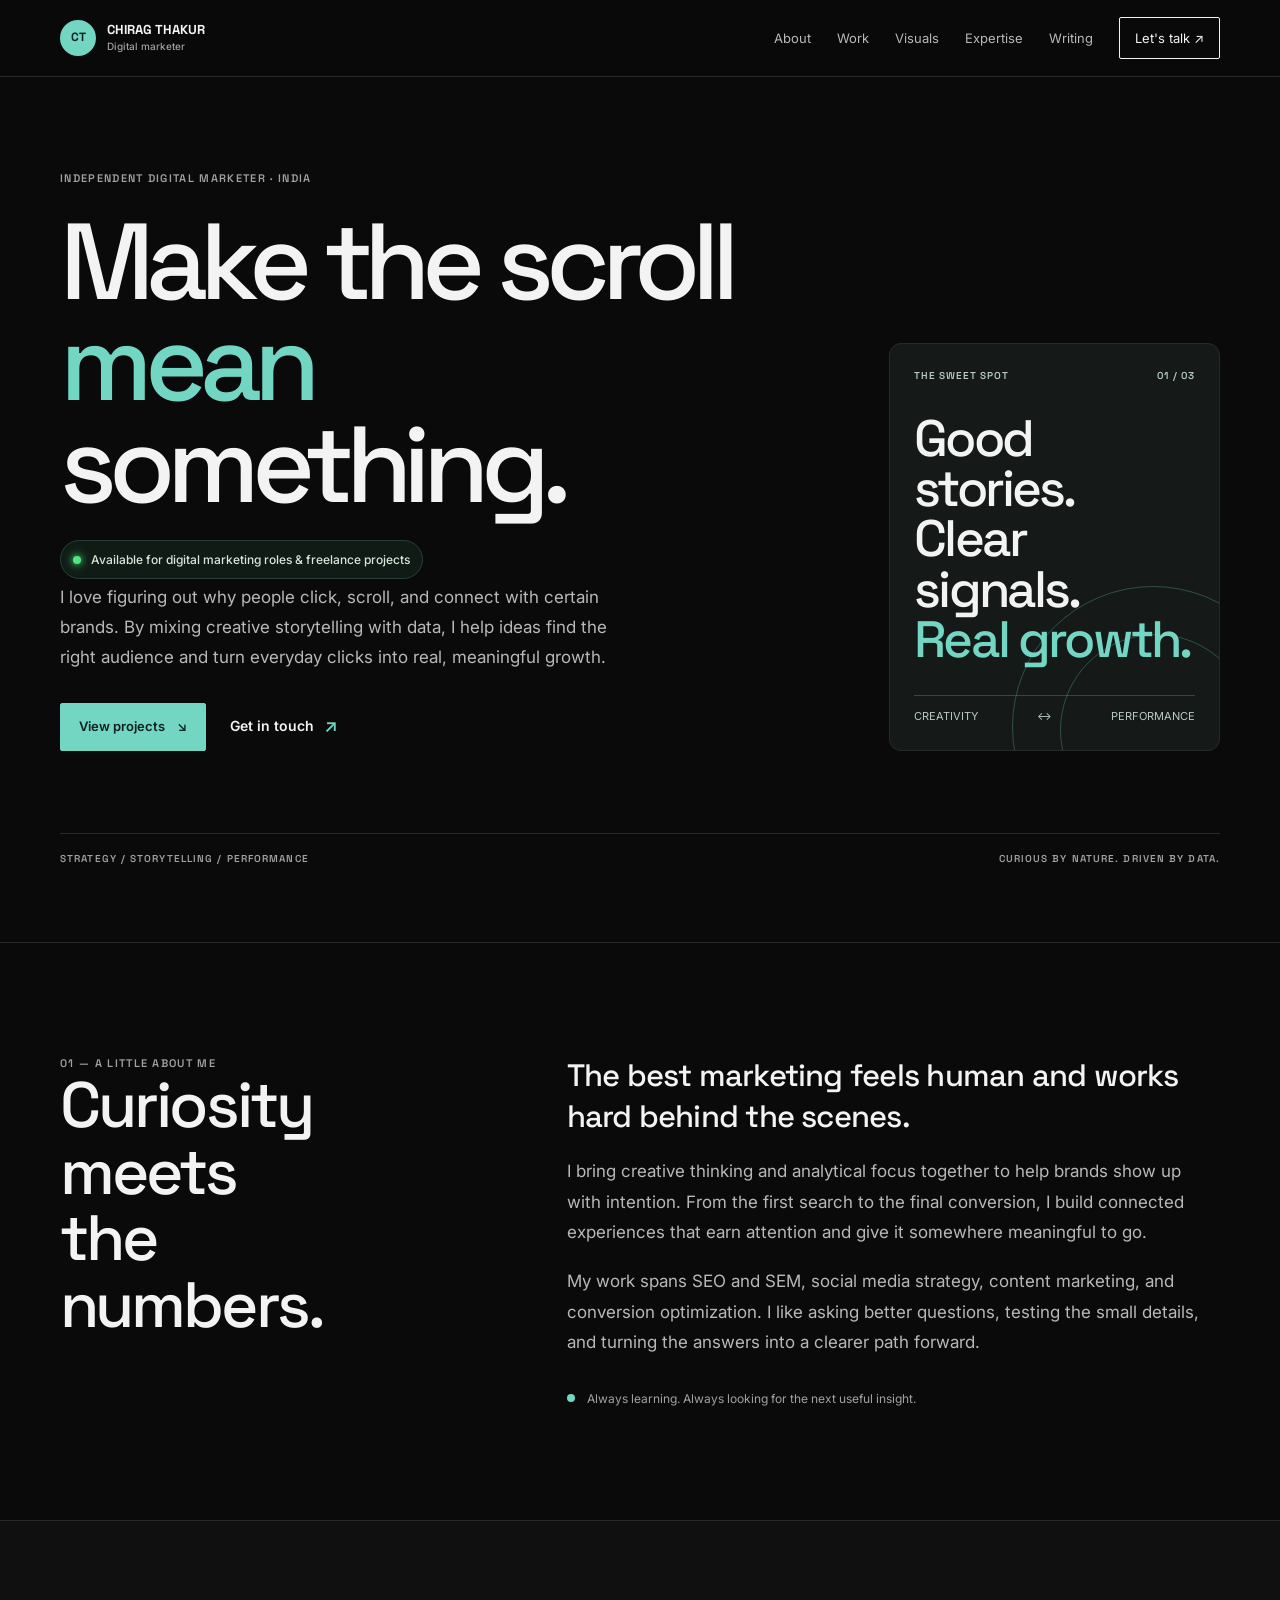
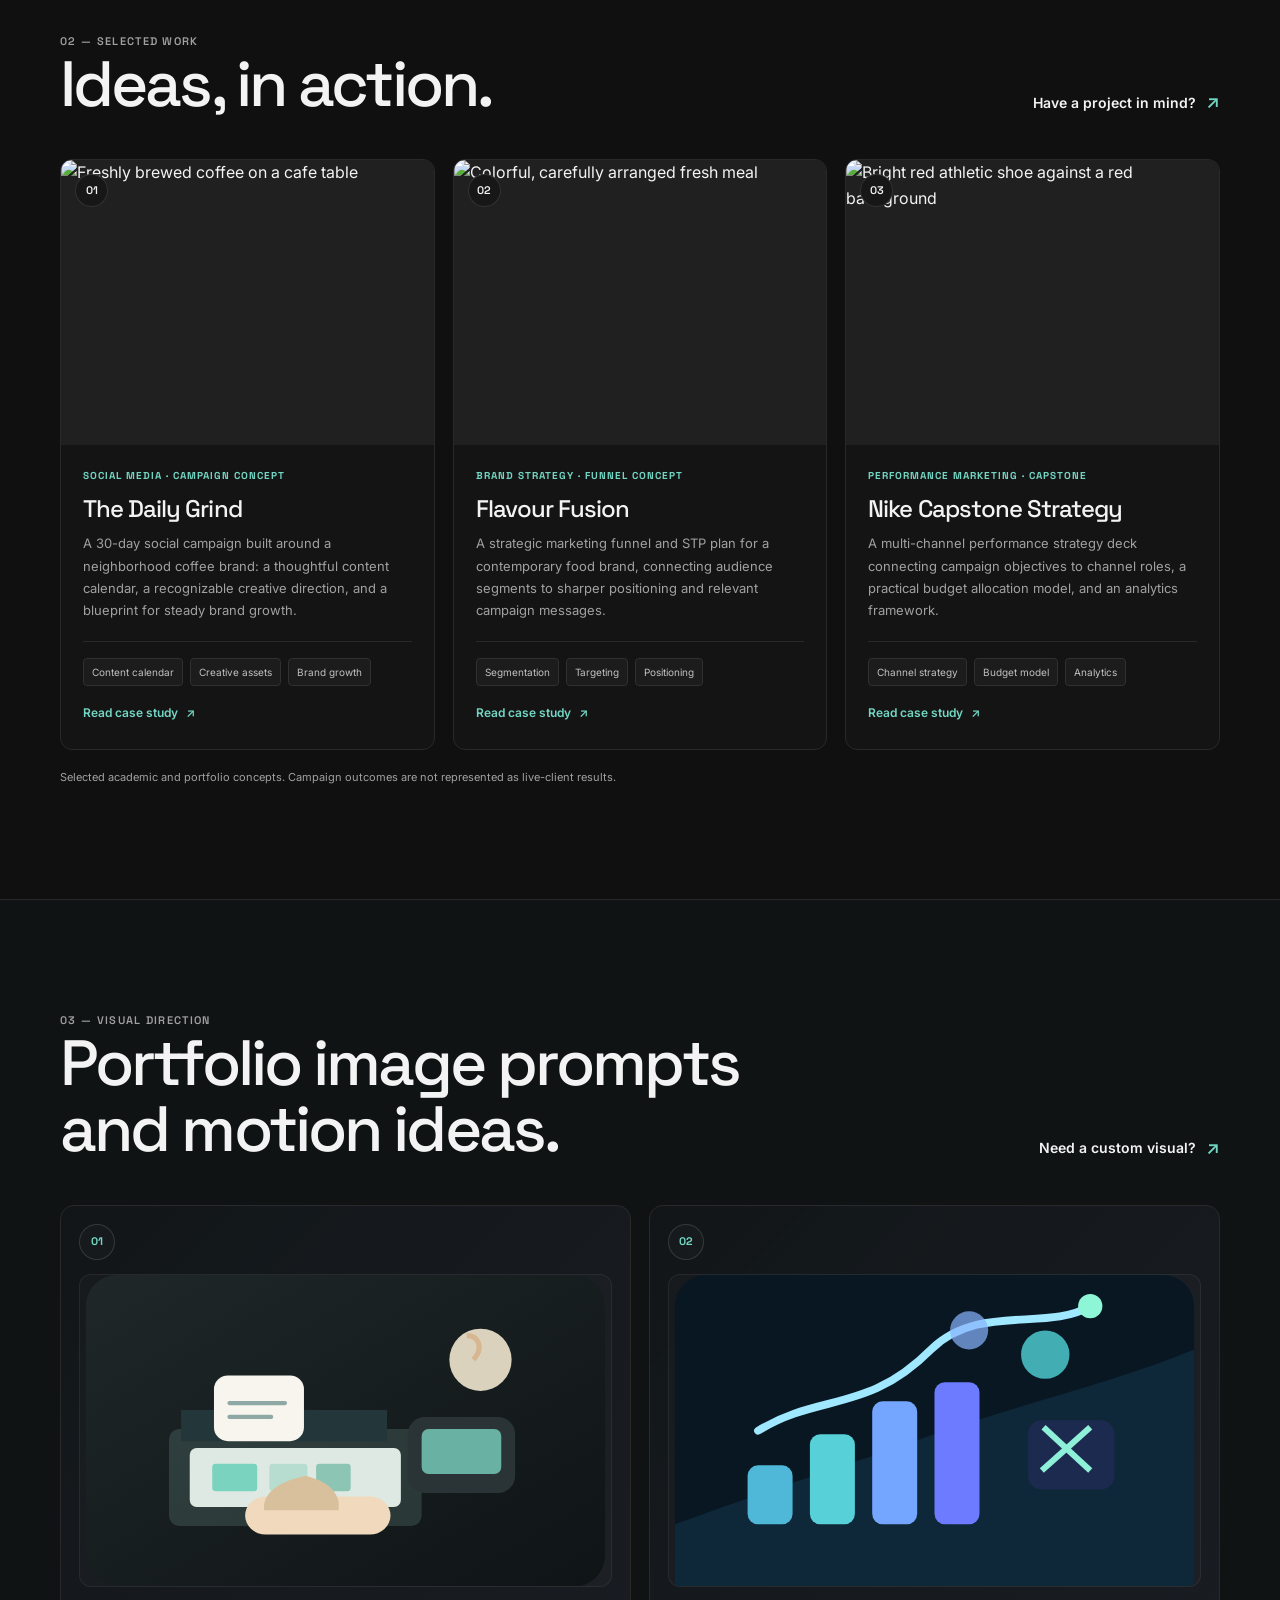
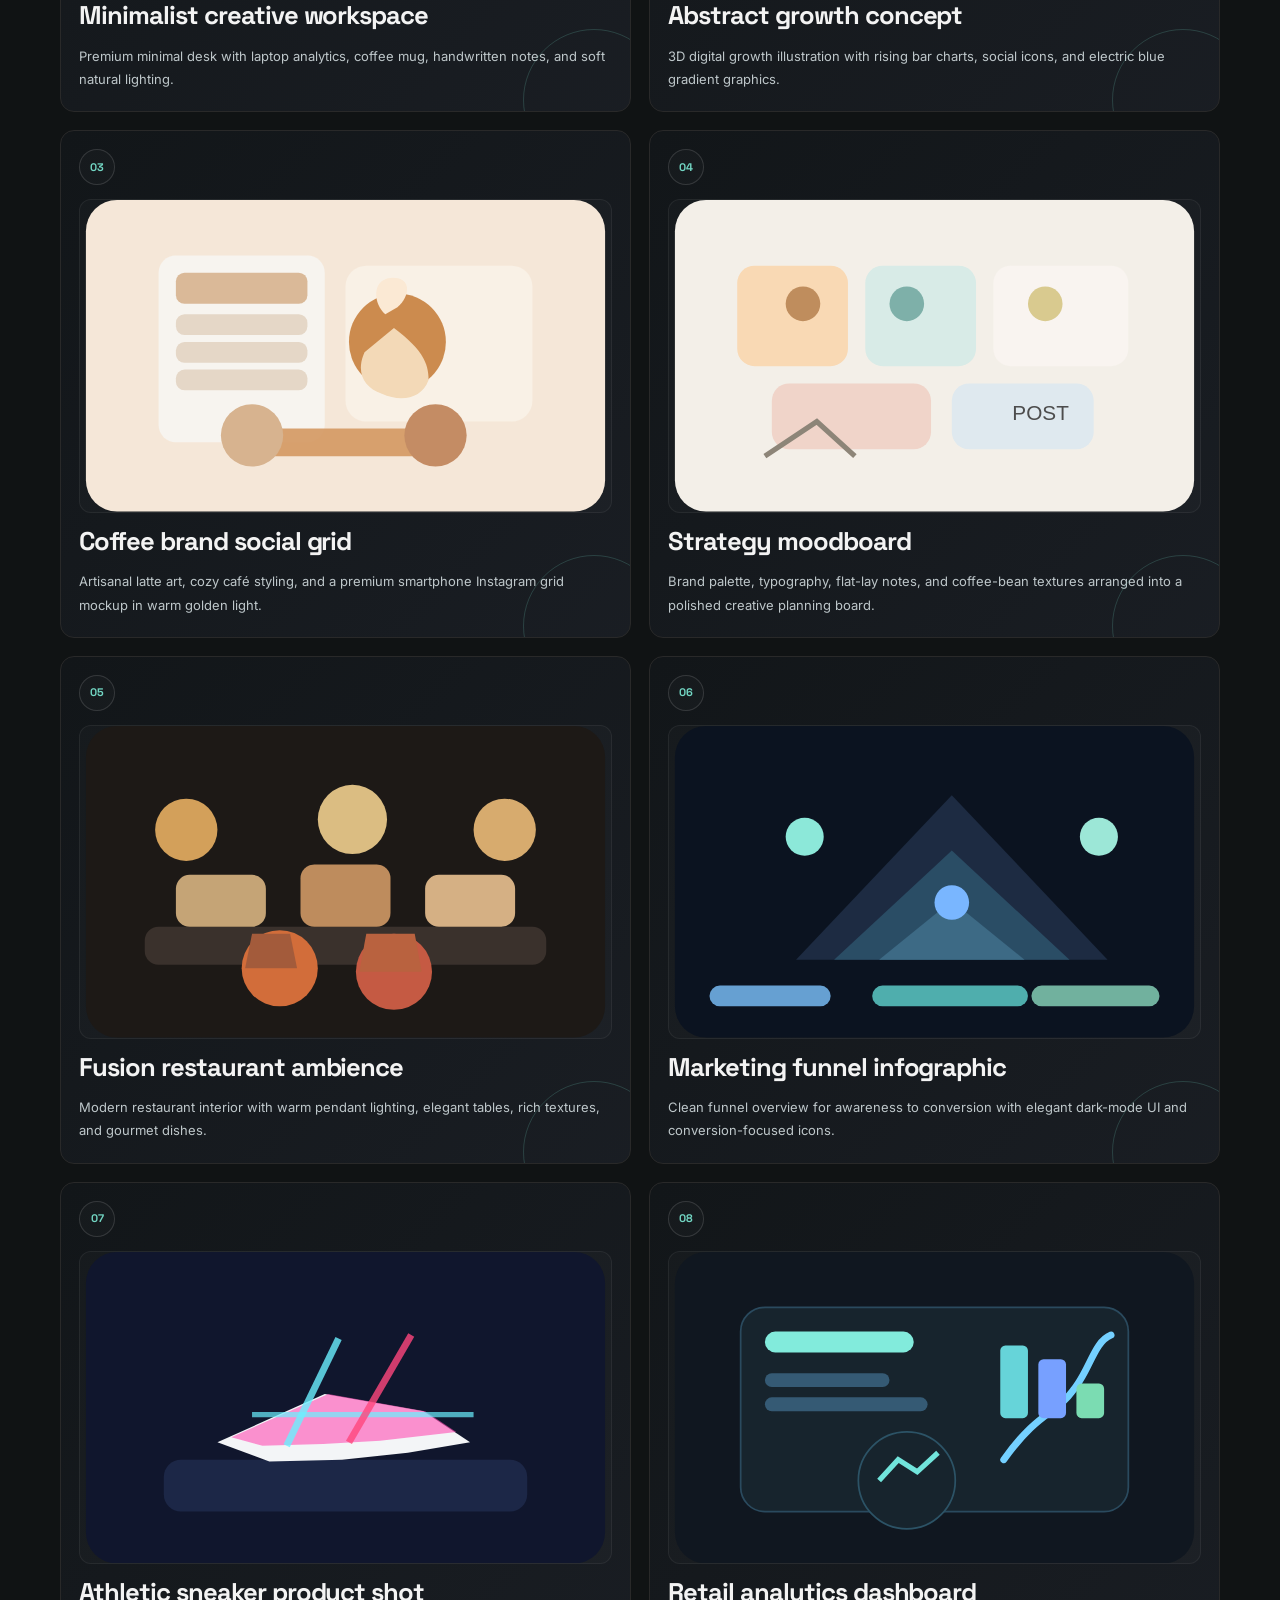
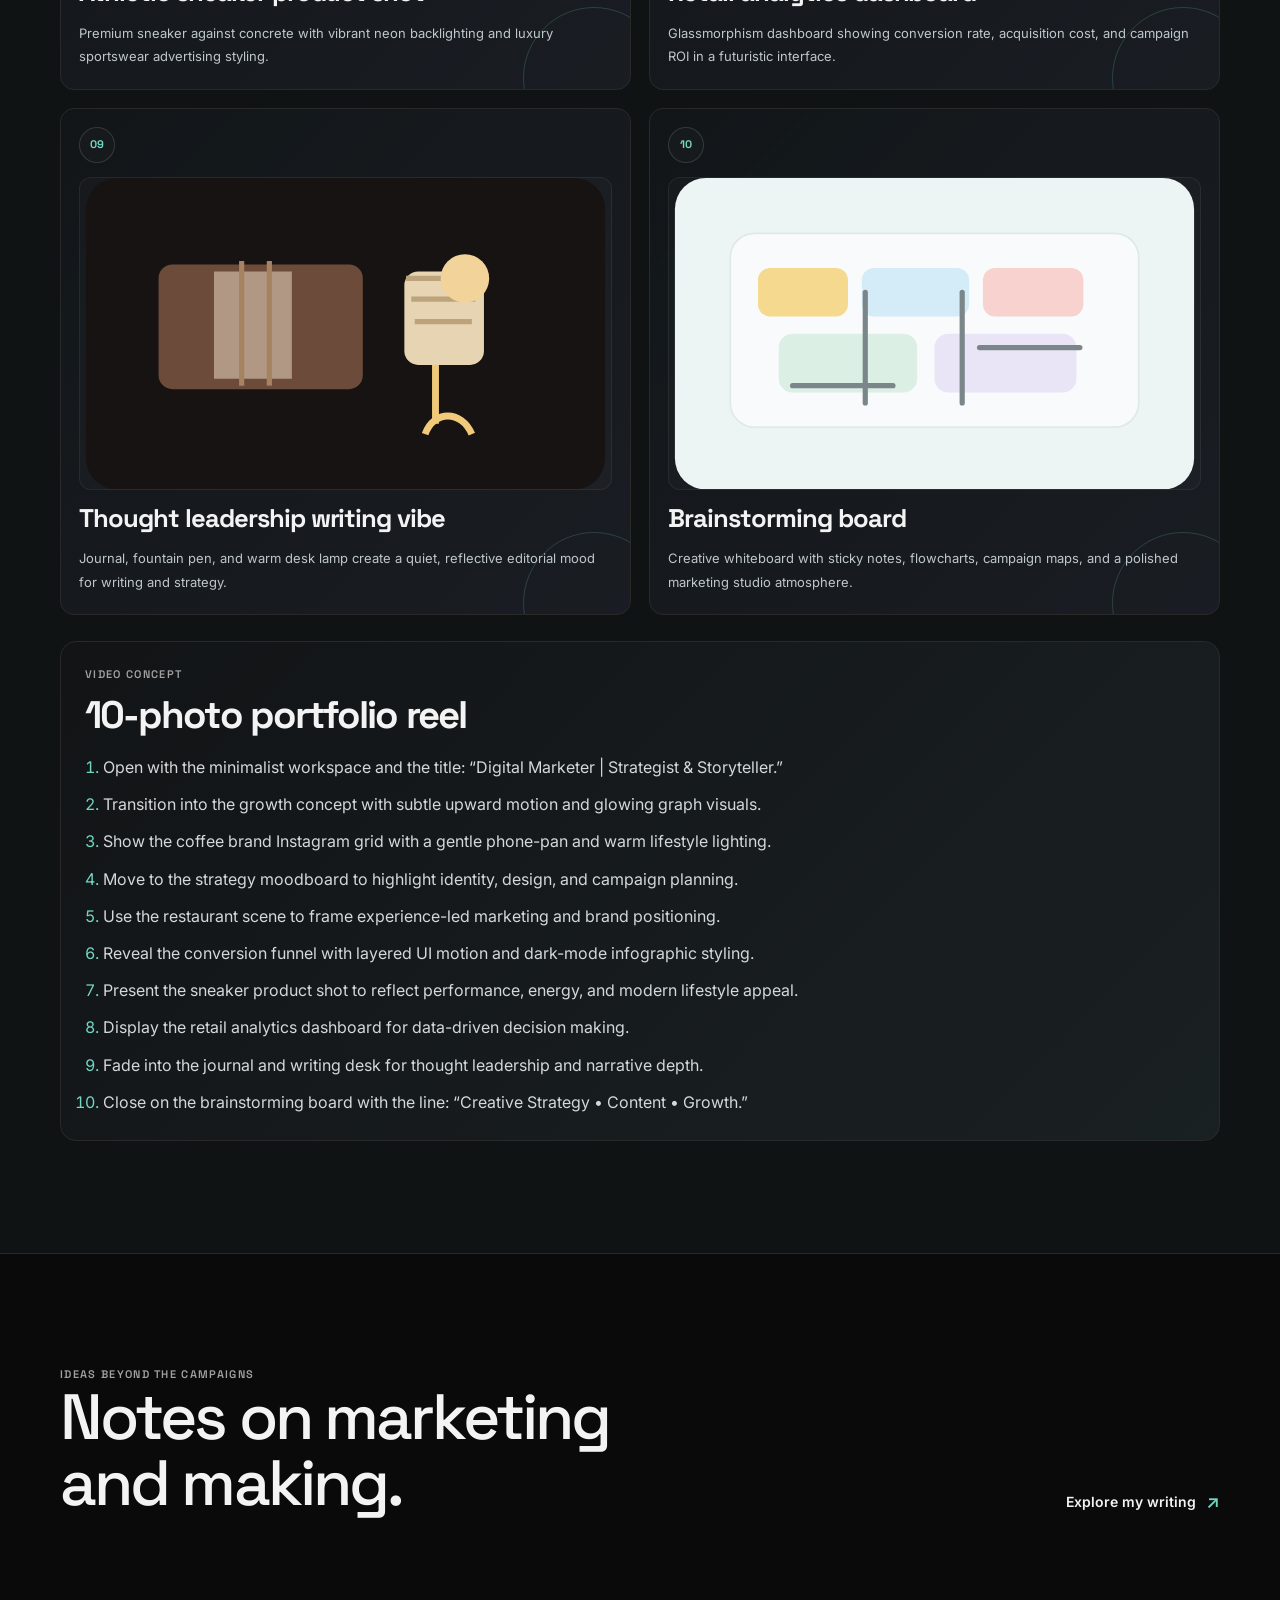
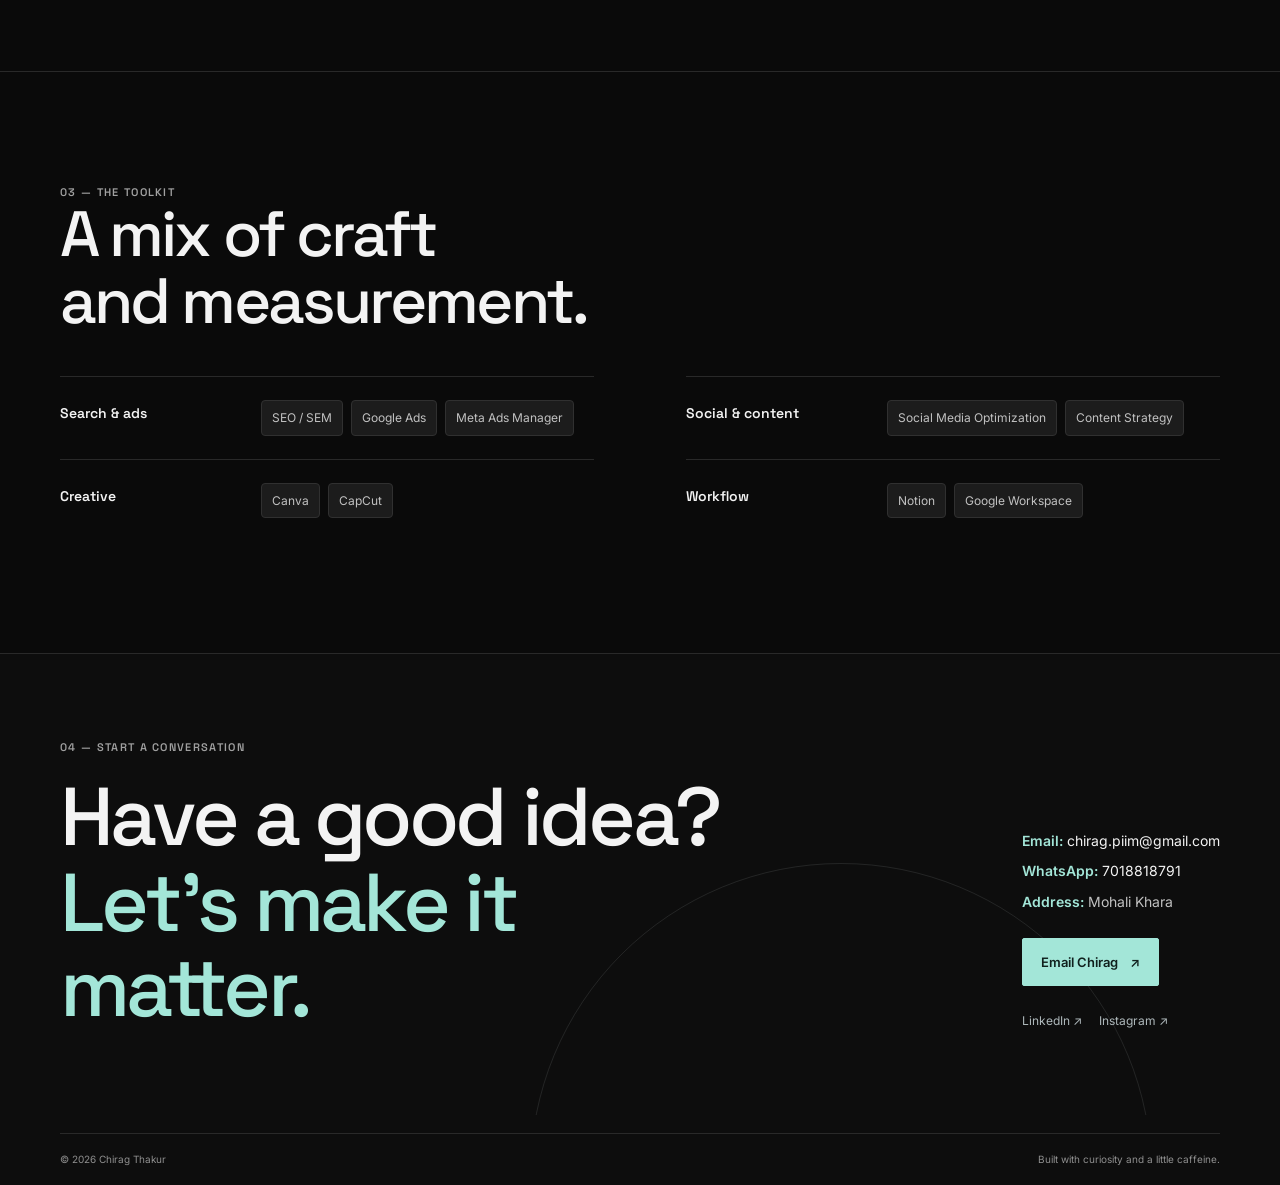
==== commit aca996bc: "Add files via upload" ====
--- a/index.html
+++ b/index.html
@@ -120,6 +120,19 @@
       .footer-inner { display: flex; justify-content: space-between; gap: 20px; border-top: 1px solid #30383b; padding-top: 17px; font-size: 10px; }
       .footer-inner p { margin-bottom: 0; }
 
+      .portfolio-visuals { background: #101314; }
+      .visual-grid { display: grid; grid-template-columns: repeat(2, minmax(0, 1fr)); gap: 18px; }
+      .visual-card { position: relative; display: grid; gap: 14px; min-height: 220px; padding: 18px 18px 20px; border: 1px solid var(--line); border-radius: 14px; background: linear-gradient(135deg, rgb(18 22 25 / 98%), rgb(26 30 36 / 94%)); overflow: hidden; }
+      .visual-card::after { position: absolute; inset: auto -35px -60px auto; width: 140px; height: 140px; border: 1px solid rgb(114 214 195 / 20%); border-radius: 50%; content: ""; }
+      .visual-number { display: inline-flex; align-items: center; justify-content: center; width: 36px; height: 36px; border: 1px solid rgb(237 241 242 / 14%); border-radius: 50%; background: rgba(255, 255, 255, 0.02); color: var(--accent); font-family: var(--display); font-size: 11px; font-weight: 700; }
+      .visual-art { width: 100%; aspect-ratio: 1.7; display: block; border: 1px solid rgb(255 255 255 / 0.06); border-radius: 12px; background: rgba(255, 255, 255, 0.02); }
+      .visual-card h3 { margin: 0; font-family: var(--display); font-size: clamp(20px, 2vw, 28px); line-height: 1.15; letter-spacing: -.04em; }
+      .visual-card p { margin: 0; color: #bec7ca; font-size: 13px; line-height: 1.8; }
+      .reel-box { margin-top: 26px; padding: 24px; border: 1px solid var(--line); border-radius: 16px; background: linear-gradient(135deg, rgba(18,20,22,.96), rgba(27,34,36,.9)); }
+      .reel-box h3 { margin: 10px 0 18px; font-family: var(--display); font-size: clamp(26px, 3vw, 40px); line-height: 1.1; letter-spacing: -.05em; }
+      .reel-list { margin: 0; padding-left: 18px; color: #d3d8d9; display: grid; gap: 10px; line-height: 1.7; }
+      .reel-list li::marker { color: var(--accent); }
+
       @media (max-width: 800px) {
         .wrap { width: min(100% - 40px, 620px); }
         .section { padding-block: 82px; }
@@ -134,6 +147,7 @@
         .project-content > p:not(.project-type) { min-height: 0; }
         .skills-grid { column-gap: 28px; }
         .skill-group { grid-template-columns: 1fr; gap: 12px; }
+        .visual-grid { grid-template-columns: 1fr; }
         .contact-inner { grid-template-columns: 1fr; gap: 32px; }
       }
 
@@ -174,6 +188,7 @@
         <nav class="nav" aria-label="Main navigation">
           <a href="about.html">About</a>
           <a href="work.html">Work</a>
+          <a href="#visuals">Visuals</a>
           <a href="expertise.html">Expertise</a>
           <a href="writing.html">Writing</a>
           <a class="nav-contact" href="#contact">Let's talk <span aria-hidden="true">↗</span></a>
@@ -269,6 +284,232 @@
         </div>
       </section>
 
+      <section class="section portfolio-visuals" id="visuals" aria-labelledby="visuals-title">
+        <div class="wrap">
+          <div class="section-heading">
+            <div>
+              <p class="eyebrow">03 — Visual direction</p>
+              <h2 id="visuals-title">Portfolio image prompts<br>and motion ideas.</h2>
+            </div>
+            <a class="text-link" href="#contact">Need a custom visual? <span aria-hidden="true">↗</span></a>
+          </div>
+
+          <div class="visual-grid">
+            <article class="visual-card">
+              <span class="visual-number">01</span>
+              <svg class="visual-art" viewBox="0 0 300 180" aria-label="Minimalist workspace illustration" role="img">
+                <defs>
+                  <linearGradient id="wsBg" x1="0" x2="1" y1="0" y2="1">
+                    <stop offset="0%" stop-color="#1f2729"/>
+                    <stop offset="100%" stop-color="#0f1416"/>
+                  </linearGradient>
+                </defs>
+                <rect width="300" height="180" fill="url(#wsBg)" rx="18"/>
+                <rect x="48" y="89" width="146" height="56" rx="6" fill="#a7e3d8" opacity="0.15"/>
+                <rect x="60" y="100" width="122" height="34" rx="4" fill="#dfe9e3"/>
+                <rect x="73" y="109" width="26" height="16" rx="2" fill="#7ad3bf"/>
+                <rect x="106" y="109" width="22" height="16" rx="2" fill="#b7ddd0"/>
+                <rect x="133" y="109" width="20" height="16" rx="2" fill="#8cc5b4"/>
+                <path d="M55 78 L174 78 L174 96 L55 96 Z" fill="#23373a"/>
+                <rect x="186" y="82" width="62" height="44" rx="10" fill="#2a3436"/>
+                <rect x="194" y="89" width="46" height="26" rx="4" fill="#7ad3bf" opacity="0.8"/>
+                <rect x="92" y="128" width="84" height="22" rx="12" fill="#f0d9bc"/>
+                <path d="M127 116 C143 120, 147 128, 146 136 L103 136 C102 128, 108 120, 127 116Z" fill="#d8c09c"/>
+                <rect x="74" y="58" width="52" height="38" rx="8" fill="#f8f5ef"/>
+                <path d="M83 74 L115 74" stroke="#8ea8a5" stroke-width="2.5" stroke-linecap="round"/>
+                <path d="M83 82 L107 82" stroke="#8ea8a5" stroke-width="2.5" stroke-linecap="round"/>
+                <circle cx="228" cy="49" r="18" fill="#f1e6d0" opacity="0.9"/>
+                <path d="M224 49 C230 42, 227 35, 220 35" stroke="#d6b791" stroke-width="3" fill="none"/>
+              </svg>
+              <h3>Minimalist creative workspace</h3>
+              <p>Premium minimal desk with laptop analytics, coffee mug, handwritten notes, and soft natural lighting.</p>
+            </article>
+            <article class="visual-card">
+              <span class="visual-number">02</span>
+              <svg class="visual-art" viewBox="0 0 300 180" aria-label="Abstract growth illustration" role="img">
+                <rect width="300" height="180" fill="#091722" rx="18"/>
+                <path d="M0 144 C60 122, 100 110, 150 92 C205 73, 257 61, 300 43 L300 180 L0 180 Z" fill="#0e2739"/>
+                <rect x="42" y="110" width="26" height="34" rx="6" fill="#4fb7d8"/>
+                <rect x="78" y="92" width="26" height="52" rx="6" fill="#57d0d8"/>
+                <rect x="114" y="73" width="26" height="71" rx="6" fill="#74a5ff"/>
+                <rect x="150" y="62" width="26" height="82" rx="6" fill="#6c7bff"/>
+                <path d="M48 90 C84 68, 111 80, 148 43 C176 16, 215 33, 240 18" stroke="#9fe8ff" stroke-width="4.5" fill="none" stroke-linecap="round"/>
+                <circle cx="240" cy="18" r="7" fill="#8ff5d7"/>
+                <circle cx="214" cy="46" r="14" fill="#51d4d8" opacity="0.8"/>
+                <circle cx="170" cy="32" r="11" fill="#89b4ff" opacity="0.7"/>
+                <rect x="204" y="84" width="50" height="40" rx="8" fill="#1d2a4f"/>
+                <path d="M212 113 L240 88" stroke="#8ef0d8" stroke-width="3.5"/>
+                <path d="M213 88 L240 113" stroke="#8ef0d8" stroke-width="3.5"/>
+              </svg>
+              <h3>Abstract growth concept</h3>
+              <p>3D digital growth illustration with rising bar charts, social icons, and electric blue gradient graphics.</p>
+            </article>
+            <article class="visual-card">
+              <span class="visual-number">03</span>
+              <svg class="visual-art" viewBox="0 0 300 180" aria-label="Coffee social media mockup" role="img">
+                <rect width="300" height="180" fill="#f5e7d8" rx="18"/>
+                <rect x="42" y="32" width="96" height="108" rx="10" fill="#f7f4ef"/>
+                <rect x="52" y="42" width="76" height="18" rx="5" fill="#d7b38f" opacity="0.9"/>
+                <rect x="52" y="66" width="76" height="12" rx="5" fill="#e5d7c7"/>
+                <rect x="52" y="82" width="76" height="12" rx="5" fill="#e5d7c7"/>
+                <rect x="52" y="98" width="76" height="12" rx="5" fill="#e5d7c7"/>
+                <rect x="150" y="38" width="108" height="90" rx="12" fill="#f9f1e6"/>
+                <circle cx="180" cy="82" r="28" fill="#cc8b4e"/>
+                <path d="M180 62 C188 55, 188 44, 176 45 C165 46, 166 60, 173 66" fill="#fbe9d4"/>
+                <path d="M178 74 C194 86, 198 94, 198 104 C194 115, 182 117, 171 112 C160 108, 156 99, 161 88" fill="#f3d9b7"/>
+                <rect x="101" y="132" width="108" height="16" rx="8" fill="#d49862" opacity="0.9"/>
+                <circle cx="96" cy="136" r="18" fill="#d7b38f"/>
+                <circle cx="202" cy="136" r="18" fill="#c48c64"/>
+              </svg>
+              <h3>Coffee brand social grid</h3>
+              <p>Artisanal latte art, cozy café styling, and a premium smartphone Instagram grid mockup in warm golden light.</p>
+            </article>
+            <article class="visual-card">
+              <span class="visual-number">04</span>
+              <svg class="visual-art" viewBox="0 0 300 180" aria-label="Strategy moodboard" role="img">
+                <rect width="300" height="180" fill="#f3efe8" rx="18"/>
+                <rect x="36" y="38" width="64" height="58" rx="10" fill="#f9d9b4"/>
+                <rect x="110" y="38" width="64" height="58" rx="10" fill="#d8ebe7"/>
+                <rect x="184" y="38" width="78" height="58" rx="10" fill="#f9f4f0"/>
+                <rect x="56" y="106" width="92" height="38" rx="10" fill="#f0d4c9"/>
+                <rect x="160" y="106" width="82" height="38" rx="10" fill="#dfe9ef"/>
+                <circle cx="74" cy="60" r="10" fill="#bf8d5d"/>
+                <circle cx="134" cy="60" r="10" fill="#7eb0a9"/>
+                <circle cx="214" cy="60" r="10" fill="#d9ca8f"/>
+                <path d="M52 148 L82 128 L104 148" stroke="#8d8578" stroke-width="3" fill="none"/>
+                <text x="195" y="127" font-size="12" fill="#4d4d4d" font-family="sans-serif">POST</text>
+              </svg>
+              <h3>Strategy moodboard</h3>
+              <p>Brand palette, typography, flat-lay notes, and coffee-bean textures arranged into a polished creative planning board.</p>
+            </article>
+            <article class="visual-card">
+              <span class="visual-number">05</span>
+              <svg class="visual-art" viewBox="0 0 300 180" aria-label="Restaurant ambience illustration" role="img">
+                <rect width="300" height="180" fill="#1d1916" rx="18"/>
+                <rect x="34" y="116" width="232" height="22" rx="8" fill="#3a312c"/>
+                <rect x="52" y="86" width="52" height="30" rx="8" fill="#c5a476"/>
+                <rect x="124" y="80" width="52" height="36" rx="8" fill="#be8c5d"/>
+                <rect x="196" y="86" width="52" height="30" rx="8" fill="#d5b084"/>
+                <circle cx="58" cy="60" r="18" fill="#e7b062" opacity="0.9"/>
+                <circle cx="154" cy="54" r="20" fill="#f0d08e" opacity="0.9"/>
+                <circle cx="242" cy="60" r="18" fill="#ebbc78" opacity="0.9"/>
+                <circle cx="112" cy="140" r="22" fill="#d26d3a"/>
+                <circle cx="178" cy="142" r="22" fill="#c55a43"/>
+                <path d="M96 120 L92 140 L122 140 L118 120 Z" fill="#a35b3b"/>
+                <path d="M162 120 L158 142 L194 142 L190 120 Z" fill="#b9623f"/>
+              </svg>
+              <h3>Fusion restaurant ambience</h3>
+              <p>Modern restaurant interior with warm pendant lighting, elegant tables, rich textures, and gourmet dishes.</p>
+            </article>
+            <article class="visual-card">
+              <span class="visual-number">06</span>
+              <svg class="visual-art" viewBox="0 0 300 180" aria-label="Marketing funnel infographic" role="img">
+                <rect width="300" height="180" fill="#0b1320" rx="18"/>
+                <path d="M70 135 L160 40 L250 135 Z" fill="#1d2b42"/>
+                <path d="M92 135 L160 72 L228 135 Z" fill="#2a4d65"/>
+                <path d="M118 135 L160 101 L202 135 Z" fill="#3d6a85"/>
+                <circle cx="75" cy="64" r="11" fill="#8ce8d9"/>
+                <circle cx="160" cy="102" r="10" fill="#79b6ff"/>
+                <circle cx="245" cy="64" r="11" fill="#9ce7d7"/>
+                <rect x="20" y="150" width="70" height="12" rx="6" fill="#7ec3ff" opacity="0.8"/>
+                <rect x="114" y="150" width="90" height="12" rx="6" fill="#61d5d1" opacity="0.8"/>
+                <rect x="206" y="150" width="74" height="12" rx="6" fill="#8bd9be" opacity="0.8"/>
+              </svg>
+              <h3>Marketing funnel infographic</h3>
+              <p>Clean funnel overview for awareness to conversion with elegant dark-mode UI and conversion-focused icons.</p>
+            </article>
+            <article class="visual-card">
+              <span class="visual-number">07</span>
+              <svg class="visual-art" viewBox="0 0 300 180" aria-label="Athletic sneaker product shot" role="img">
+                <rect width="300" height="180" fill="#10162d" rx="18"/>
+                <rect x="45" y="120" width="210" height="30" rx="10" fill="#1c2747"/>
+                <path d="M76 110 L138 82 L195 92 L222 110 L186 116 L148 120 L106 121 Z" fill="#f3f5f7"/>
+                <path d="M84 107 L140 82 L196 92 L214 104 L170 109 L137 111 L102 112 Z" fill="#ff4db5" opacity="0.6"/>
+                <path d="M96 94 L224 94" stroke="#6bf0ff" stroke-width="3" opacity="0.7"/>
+                <path d="M116 112 L146 50" stroke="#6bf0ff" stroke-width="4" opacity="0.8"/>
+                <path d="M152 110 L188 48" stroke="#ff477d" stroke-width="4" opacity="0.8"/>
+              </svg>
+              <h3>Athletic sneaker product shot</h3>
+              <p>Premium sneaker against concrete with vibrant neon backlighting and luxury sportswear advertising styling.</p>
+            </article>
+            <article class="visual-card">
+              <span class="visual-number">08</span>
+              <svg class="visual-art" viewBox="0 0 300 180" aria-label="Retail analytics dashboard" role="img">
+                <rect width="300" height="180" fill="#101720" rx="18"/>
+                <rect x="38" y="32" width="224" height="118" rx="14" fill="#17242d" stroke="#2a4a5e"/>
+                <rect x="52" y="46" width="86" height="12" rx="6" fill="#82ebdc"/>
+                <rect x="52" y="70" width="72" height="8" rx="4" fill="#355a74"/>
+                <rect x="52" y="84" width="94" height="8" rx="4" fill="#355a74"/>
+                <path d="M190 120 C210 92, 220 94, 230 80 C240 68, 242 52, 252 48" stroke="#74d0ff" stroke-width="4" fill="none" stroke-linecap="round"/>
+                <rect x="188" y="54" width="16" height="42" rx="3" fill="#66d4d9"/>
+                <rect x="210" y="62" width="16" height="34" rx="3" fill="#77a0ff"/>
+                <rect x="232" y="76" width="16" height="20" rx="3" fill="#7bdcb2"/>
+                <circle cx="134" cy="132" r="28" fill="#17242d" stroke="#2c5366"/>
+                <path d="M118 132 L129 120 L140 127 L152 116" stroke="#71e4db" stroke-width="3" fill="none"/>
+              </svg>
+              <h3>Retail analytics dashboard</h3>
+              <p>Glassmorphism dashboard showing conversion rate, acquisition cost, and campaign ROI in a futuristic interface.</p>
+            </article>
+            <article class="visual-card">
+              <span class="visual-number">09</span>
+              <svg class="visual-art" viewBox="0 0 300 180" aria-label="Thought leadership writing scene" role="img">
+                <rect width="300" height="180" fill="#171312" rx="18"/>
+                <rect x="42" y="50" width="118" height="72" rx="8" fill="#6d4b3a"/>
+                <path d="M74 54 L119 54 L119 116 L74 116 Z" fill="#e9d7c3" opacity="0.55"/>
+                <path d="M90 48 L90 120" stroke="#a58362" stroke-width="3"/>
+                <path d="M106 48 L106 120" stroke="#a58362" stroke-width="3"/>
+                <rect x="184" y="54" width="46" height="54" rx="8" fill="#e6d4b3"/>
+                <path d="M185 58 L228 58" stroke="#bca37b" stroke-width="3"/>
+                <path d="M188 70 L225 70" stroke="#bca37b" stroke-width="3"/>
+                <path d="M190 83 L223 83" stroke="#bca37b" stroke-width="3"/>
+                <path d="M202 108 L202 142" stroke="#f0c979" stroke-width="4"/>
+                <path d="M196 148 C201 134, 217 134, 223 148" stroke="#f0c979" stroke-width="4" fill="none"/>
+                <circle cx="219" cy="58" r="14" fill="#f2d39a"/>
+              </svg>
+              <h3>Thought leadership writing vibe</h3>
+              <p>Journal, fountain pen, and warm desk lamp create a quiet, reflective editorial mood for writing and strategy.</p>
+            </article>
+            <article class="visual-card">
+              <span class="visual-number">10</span>
+              <svg class="visual-art" viewBox="0 0 300 180" aria-label="Creative brainstorming board" role="img">
+                <rect width="300" height="180" fill="#edf4f4" rx="18"/>
+                <rect x="32" y="32" width="236" height="112" rx="14" fill="#f8fafb" stroke="#dfeae7"/>
+                <rect x="48" y="52" width="52" height="28" rx="7" fill="#f5d98e"/>
+                <rect x="108" y="52" width="62" height="28" rx="7" fill="#d4ecf7"/>
+                <rect x="178" y="52" width="58" height="28" rx="7" fill="#f7d2ce"/>
+                <rect x="60" y="90" width="80" height="34" rx="8" fill="#dcefe5"/>
+                <rect x="150" y="90" width="82" height="34" rx="8" fill="#e9e5f7"/>
+                <path d="M68 120 L126 120" stroke="#7b868a" stroke-width="3" stroke-linecap="round"/>
+                <path d="M110 66 L110 130" stroke="#7b868a" stroke-width="3" stroke-linecap="round"/>
+                <path d="M166 66 L166 130" stroke="#7b868a" stroke-width="3" stroke-linecap="round"/>
+                <path d="M176 98 L234 98" stroke="#7b868a" stroke-width="3" stroke-linecap="round"/>
+              </svg>
+              <h3>Brainstorming board</h3>
+              <p>Creative whiteboard with sticky notes, flowcharts, campaign maps, and a polished marketing studio atmosphere.</p>
+            </article>
+          </div>
+
+          <div class="reel-box">
+            <div>
+              <p class="eyebrow">Video concept</p>
+              <h3>10-photo portfolio reel</h3>
+            </div>
+            <ol class="reel-list">
+              <li>Open with the minimalist workspace and the title: “Digital Marketer | Strategist &amp; Storyteller.”</li>
+              <li>Transition into the growth concept with subtle upward motion and glowing graph visuals.</li>
+              <li>Show the coffee brand Instagram grid with a gentle phone-pan and warm lifestyle lighting.</li>
+              <li>Move to the strategy moodboard to highlight identity, design, and campaign planning.</li>
+              <li>Use the restaurant scene to frame experience-led marketing and brand positioning.</li>
+              <li>Reveal the conversion funnel with layered UI motion and dark-mode infographic styling.</li>
+              <li>Present the sneaker product shot to reflect performance, energy, and modern lifestyle appeal.</li>
+              <li>Display the retail analytics dashboard for data-driven decision making.</li>
+              <li>Fade into the journal and writing desk for thought leadership and narrative depth.</li>
+              <li>Close on the brainstorming board with the line: “Creative Strategy • Content • Growth.”</li>
+            </ol>
+          </div>
+        </div>
+      </section>
+
       <section class="section" aria-labelledby="writing-title">
         <div class="wrap section-heading">
           <div><p class="eyebrow">Ideas beyond the campaigns</p><h2 id="writing-title">Notes on marketing<br>and making.</h2></div>
